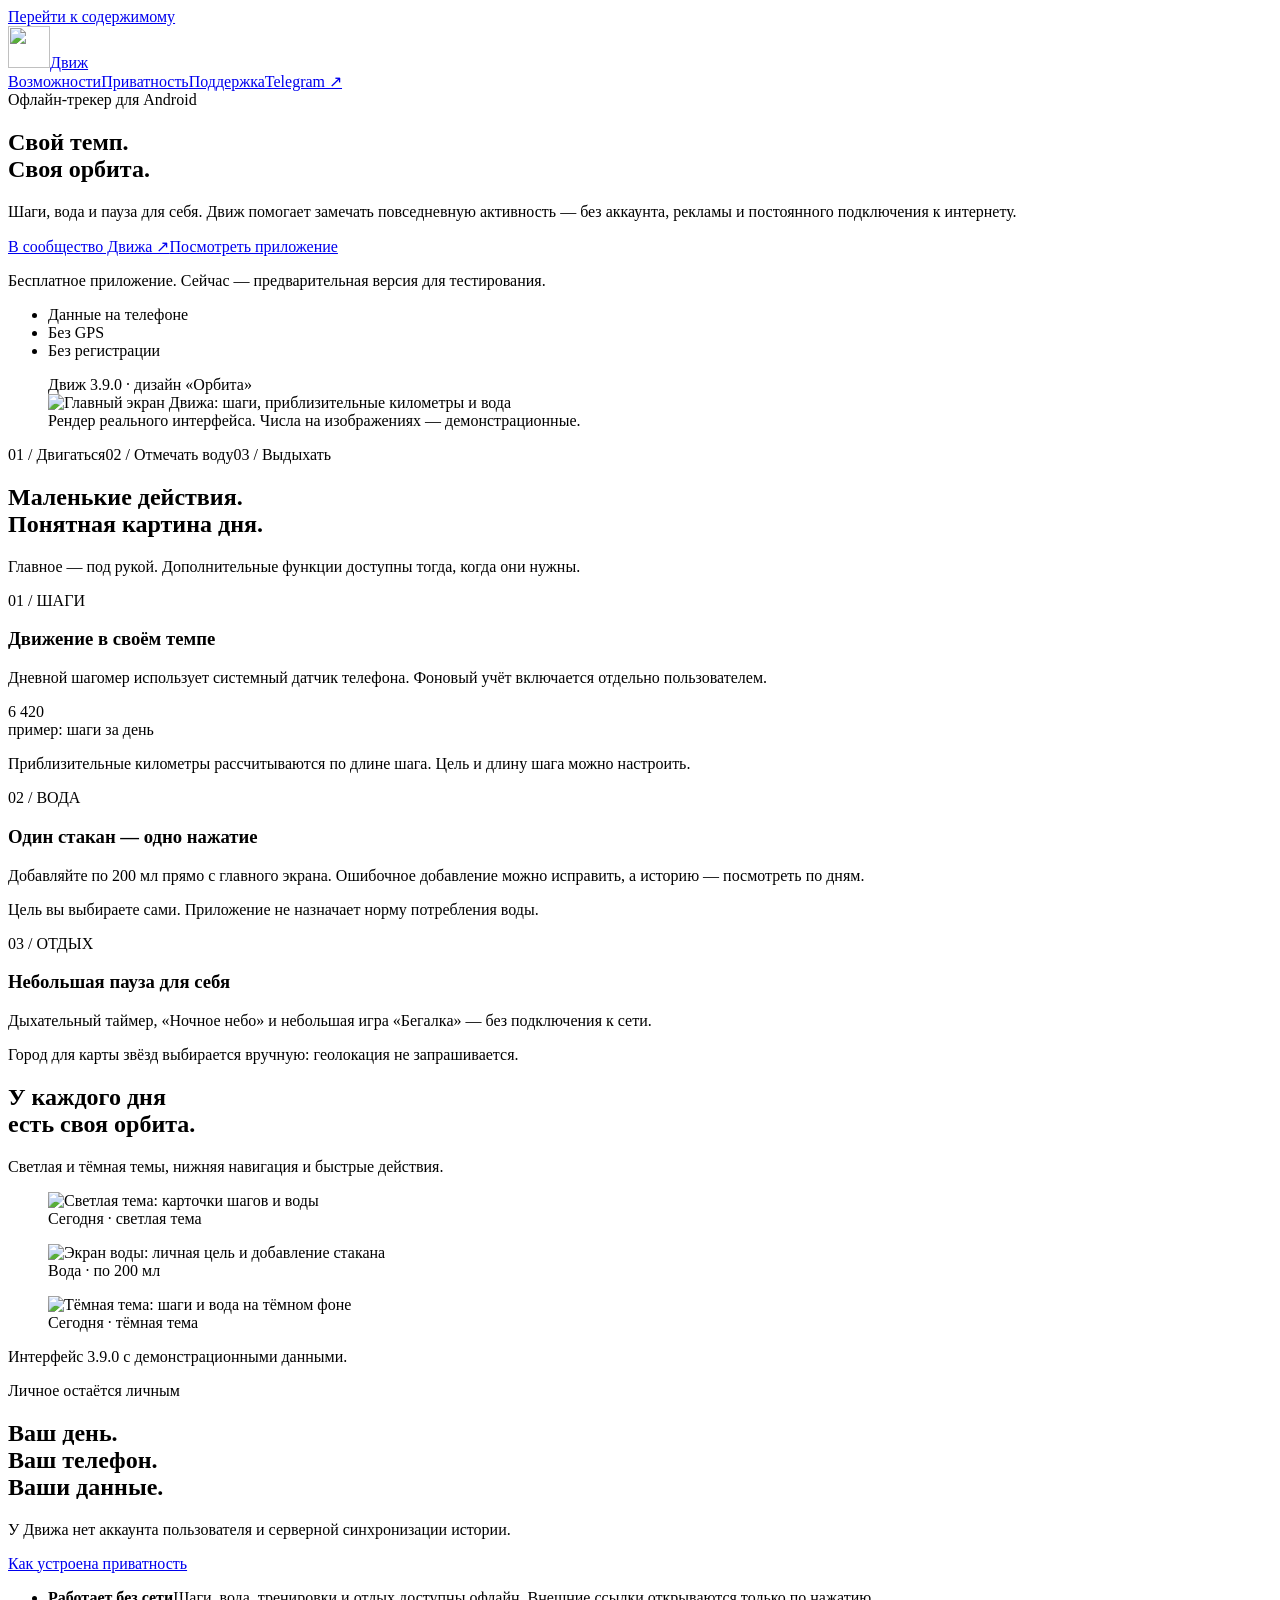
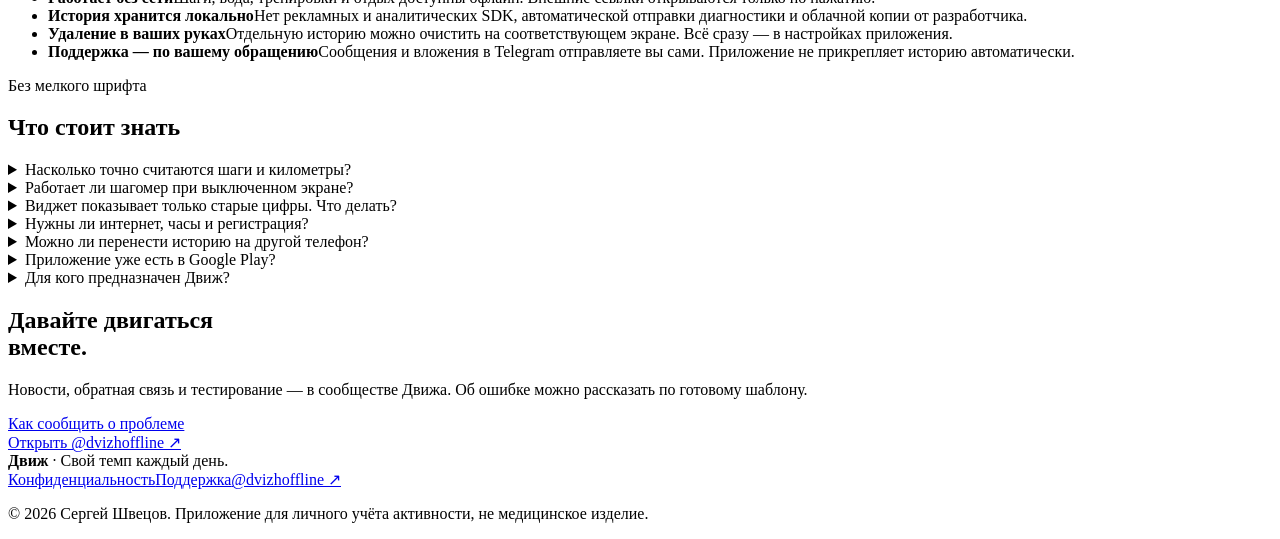
==== index.html @ 9fd2c1b9 "Add files via upload" ====
<!doctype html><html lang="ru"><head><meta charset="utf-8"><meta name="viewport" content="width=device-width,initial-scale=1"><title>Движ — шаги, вода и отдых офлайн</title><meta name="description" content="Движ — бесплатный офлайн-трекер для Android. Шаги, приблизительные километры, вода по 200 мл и отдых. История на телефоне, без рекламы и аккаунта."><meta name="theme-color" content="#682781"><meta name="referrer" content="no-referrer"><meta http-equiv="Content-Security-Policy" content="default-src 'self'; img-src 'self'; style-src 'self'; script-src 'self'; connect-src 'none'; object-src 'none'; base-uri 'none'; form-action 'none'"><link rel="icon" type="image/png" href="assets/icon.png"><link rel="stylesheet" href="assets/style.css"></head><body><a class="skip" href="#main">Перейти к содержимому</a><header class="top"><div class="wrap nav"><a class="brand" href="index.html" aria-label="Движ — главная"><img src="assets/icon.png" alt="" width="42" height="42">Движ</a><nav class="navlinks" aria-label="Основная навигация"><a href="index.html#features">Возможности</a><a href="privacy.html" >Приватность</a><a href="support.html" >Поддержка</a><a class="nav-cta" href="https://t.me/dvizhoffline" rel="noopener noreferrer">Telegram ↗</a></nav></div></header><main id="main"><div class="wrap hero"><section><span class="eyebrow">Офлайн-трекер для Android</span><h1>Свой темп.<br>Своя орбита.</h1><p class="lead">Шаги, вода и пауза для себя. Движ помогает замечать повседневную активность — без аккаунта, рекламы и постоянного подключения к интернету.</p><div class="actions"><a class="button primary" href="https://t.me/dvizhoffline" rel="noopener noreferrer">В сообщество Движа ↗</a><a class="button" href="#screens">Посмотреть приложение</a></div><p class="small">Бесплатное приложение. Сейчас — предварительная версия для тестирования.</p><ul class="tags" aria-label="Особенности"><li>Данные на телефоне</li><li>Без GPS</li><li>Без регистрации</li></ul></section><figure class="hero-visual"><span class="status-note">Движ 3.9.0 · дизайн «Орбита»</span><div class="phone"><img src="assets/home-light.png" alt="Главный экран Движа: шаги, приблизительные километры и вода" width="780" height="1688" loading="eager"></div><figcaption class="caption">Рендер реального интерфейса. Числа на изображениях — демонстрационные.</figcaption></figure></div><div class="strip"><div class="wrap"><span>01 / Двигаться</span><span>02 / Отмечать воду</span><span>03 / Выдыхать</span></div></div>
<section class="section wrap" id="features"><div class="section-head"><h2>Маленькие действия.<br>Понятная картина дня.</h2><p>Главное — под рукой. Дополнительные функции доступны тогда, когда они нужны.</p></div><div class="feature-grid"><article class="feature peach"><span class="feature-index">01 / ШАГИ</span><h3>Движение в своём темпе</h3><p>Дневной шагомер использует системный датчик телефона. Фоновый учёт включается отдельно пользователем.</p><div class="feature-metric">6 420</div><span class="metric-label">пример: шаги за день</span><div class="track" aria-hidden="true"><span></span></div><p class="small">Приблизительные километры рассчитываются по длине шага. Цель и длину шага можно настроить.</p></article><article class="feature aqua"><span class="feature-index">02 / ВОДА</span><h3>Один стакан — одно нажатие</h3><div class="glass" aria-hidden="true"></div><p>Добавляйте по 200 мл прямо с главного экрана. Ошибочное добавление можно исправить, а историю — посмотреть по дням.</p><p class="small">Цель вы выбираете сами. Приложение не назначает норму потребления воды.</p></article><article class="feature"><span class="feature-index">03 / ОТДЫХ</span><h3>Небольшая пауза для себя</h3><div class="pebble" aria-hidden="true"></div><p>Дыхательный таймер, «Ночное небо» и небольшая игра «Бегалка» — без подключения к сети.</p><p class="small">Город для карты звёзд выбирается вручную: геолокация не запрашивается.</p></article></div></section>
<section class="section gallery-section" id="screens"><div class="wrap"><div class="section-head"><h2>У каждого дня<br>есть своя орбита.</h2><p>Светлая и тёмная темы, нижняя навигация и быстрые действия.</p></div><div class="gallery"><figure><div class="phone"><img src="assets/home-light.png" alt="Светлая тема: карточки шагов и воды" width="780" height="1688" loading="lazy"></div><figcaption>Сегодня · светлая тема</figcaption></figure><figure><div class="phone"><img src="assets/water-light.png" alt="Экран воды: личная цель и добавление стакана" width="780" height="1688" loading="lazy"></div><figcaption>Вода · по 200 мл</figcaption></figure><figure><div class="phone"><img src="assets/home-dark.png" alt="Тёмная тема: шаги и вода на тёмном фоне" width="780" height="1688" loading="lazy"></div><figcaption>Сегодня · тёмная тема</figcaption></figure></div><p class="caption">Интерфейс 3.9.0 с демонстрационными данными.</p></div></section>
<section class="section wrap privacy-band"><div><span class="eyebrow">Личное остаётся личным</span><h2>Ваш день.<br>Ваш телефон.<br>Ваши данные.</h2><p class="lead">У Движа нет аккаунта пользователя и серверной синхронизации истории.</p><a class="button" href="privacy.html">Как устроена приватность</a></div><ul><li><strong>Работает без сети</strong><span>Шаги, вода, тренировки и отдых доступны офлайн. Внешние ссылки открываются только по нажатию.</span></li><li><strong>История хранится локально</strong><span>Нет рекламных и аналитических SDK, автоматической отправки диагностики и облачной копии от разработчика.</span></li><li><strong>Удаление в ваших руках</strong><span>Отдельную историю можно очистить на соответствующем экране. Всё сразу — в настройках приложения.</span></li><li><strong>Поддержка — по вашему обращению</strong><span>Сообщения и вложения в Telegram отправляете вы сами. Приложение не прикрепляет историю автоматически.</span></li></ul></section>
<section class="section wrap faq" id="faq"><span class="eyebrow">Без мелкого шрифта</span><h2>Что стоит знать</h2><details><summary>Насколько точно считаются шаги и километры?</summary><p>Точность шагов зависит от датчика, положения телефона и прошивки. Мы не заявляем измеренный процент точности для всех устройств. Километры — приблизительная оценка: шаги × длина шага. По умолчанию — 70 см, значение можно изменить в настройках.</p></details><details><summary>Работает ли шагомер при выключенном экране?</summary><p>Дневной режим рассчитан на фоновую работу после включения пользователем. Android и настройки производителя могут останавливать службу или задерживать показания. После перезагрузки телефона откройте приложение и возобновите подсчёт.</p></details><details><summary>Виджет показывает только старые цифры. Что делать?</summary><p>В версии 3.8.2 исправлена потеря отложенного обновления; исправление сохранено в 3.9.0. Доставка показаний и обновление рабочего стола всё равно могут задерживаться. Если цифры меняются лишь после нажатия, пришлите модель телефона, версию Android и приложения через страницу поддержки.</p></details><details><summary>Нужны ли интернет, часы и регистрация?</summary><p>Для основных функций — нет. Дневному шагомеру нужен системный счётчик шагов телефона и разрешение на распознавание активности. Telegram, браузер и сам сайт используют интернет отдельно от офлайн-трекера.</p></details><details><summary>Можно ли перенести историю на другой телефон?</summary><p>Экспорт и перенос истории пока не реализованы. Удаление приложения или очистка его данных может привести к потере записей. Предварительная и будущая магазинная версии с разными именами пакета имеют отдельные хранилища.</p></details><details><summary>Приложение уже есть в Google Play?</summary><p>Магазинная версия пока не опубликована. Здесь показана предварительная сборка 3.9.0. Новости о тестировании и доступных сборках публикуются в сообществе Движа.</p></details><details><summary>Для кого предназначен Движ?</summary><p>Текущая предварительная версия предназначена для совершеннолетних пользователей для личного учёта активности. Это не медицинское изделие: приложение не диагностирует и не лечит заболевания.</p></details></section>
<section class="wrap community"><div><h2>Давайте двигаться<br>вместе.</h2><p>Новости, обратная связь и тестирование — в сообществе Движа. Об ошибке можно рассказать по готовому шаблону.</p><a href="support.html" class="community-link">Как сообщить о проблеме</a></div><a class="button" href="https://t.me/dvizhoffline" rel="noopener noreferrer">Открыть @dvizhoffline ↗</a></section></main><footer class="footer"><div class="wrap"><div class="footer-row"><span><strong>Движ</strong> · Свой темп каждый день.</span><nav class="footer-links" aria-label="Дополнительная навигация"><a href="privacy.html">Конфиденциальность</a><a href="support.html">Поддержка</a><a href="https://t.me/dvizhoffline" rel="noopener noreferrer">@dvizhoffline ↗</a></nav></div><p class="small">© 2026 Сергей Швецов. Приложение для личного учёта активности, не медицинское изделие.</p></div></footer></body></html>
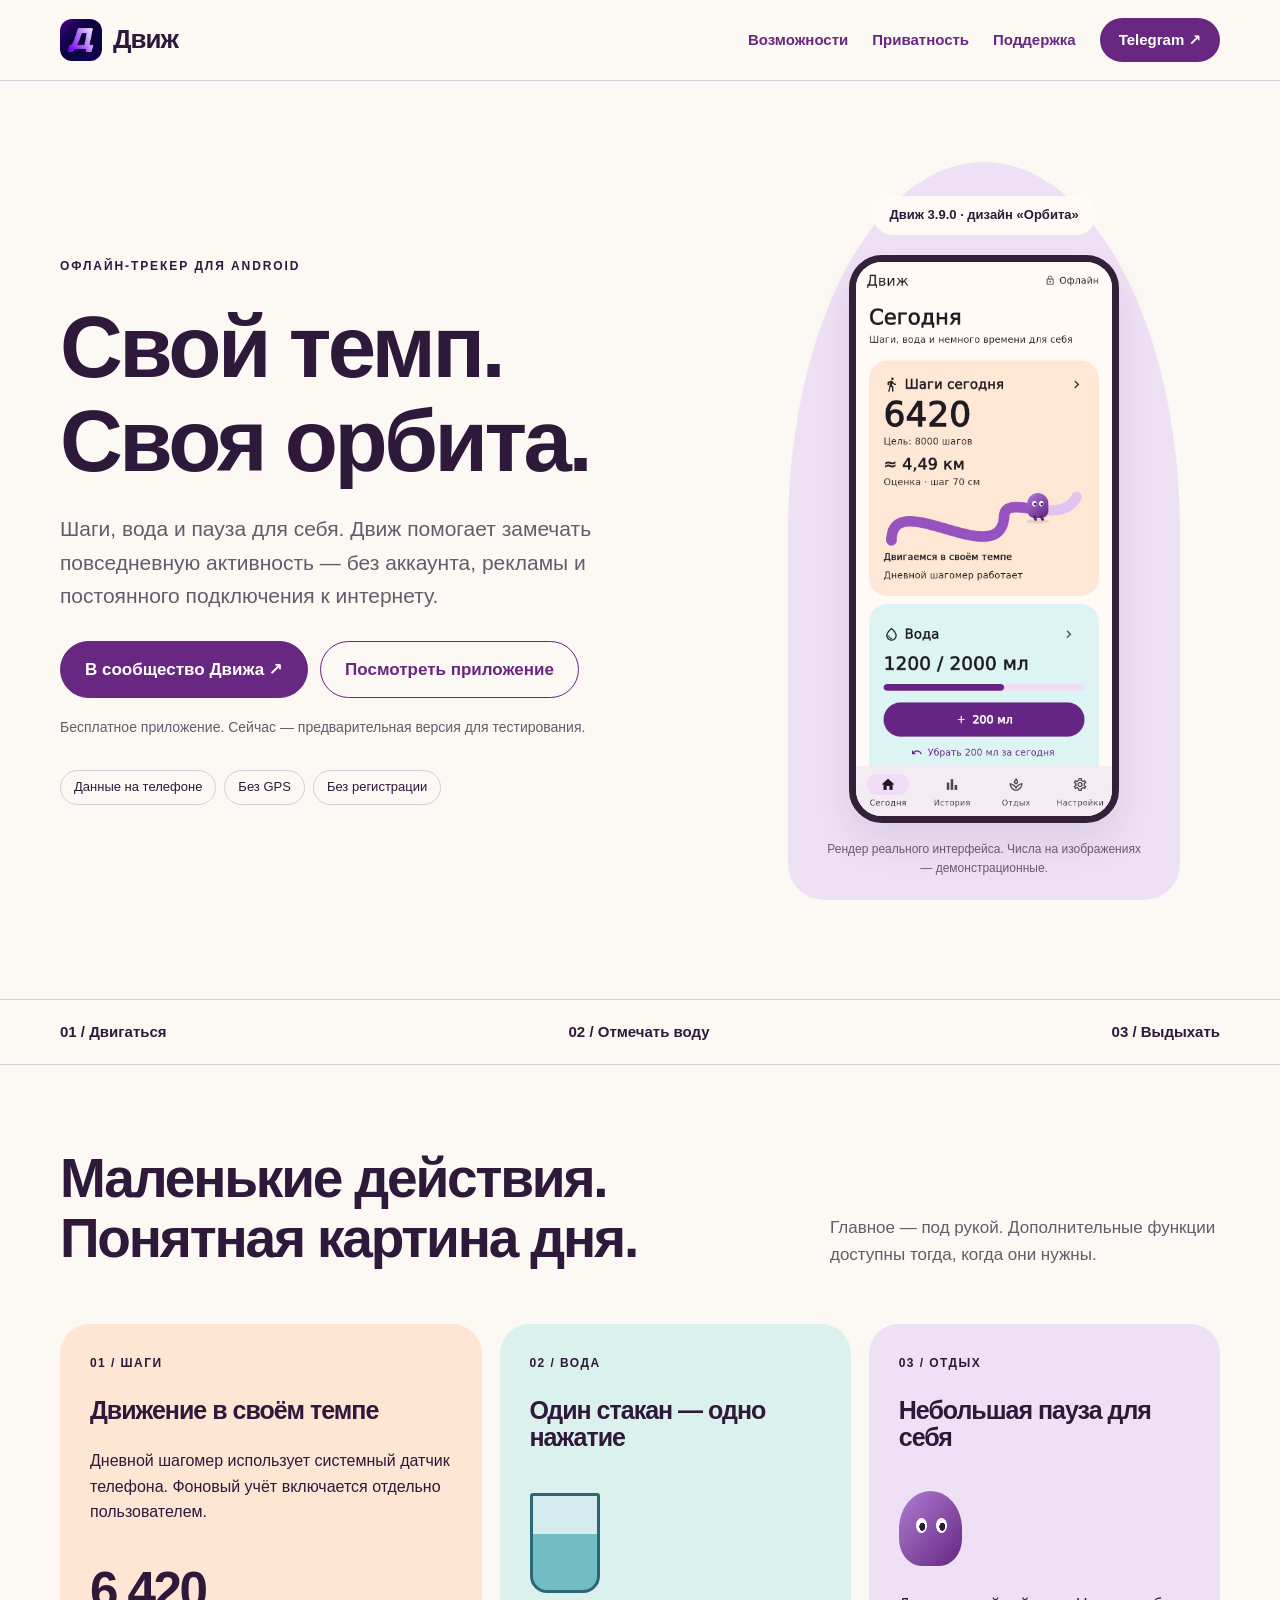
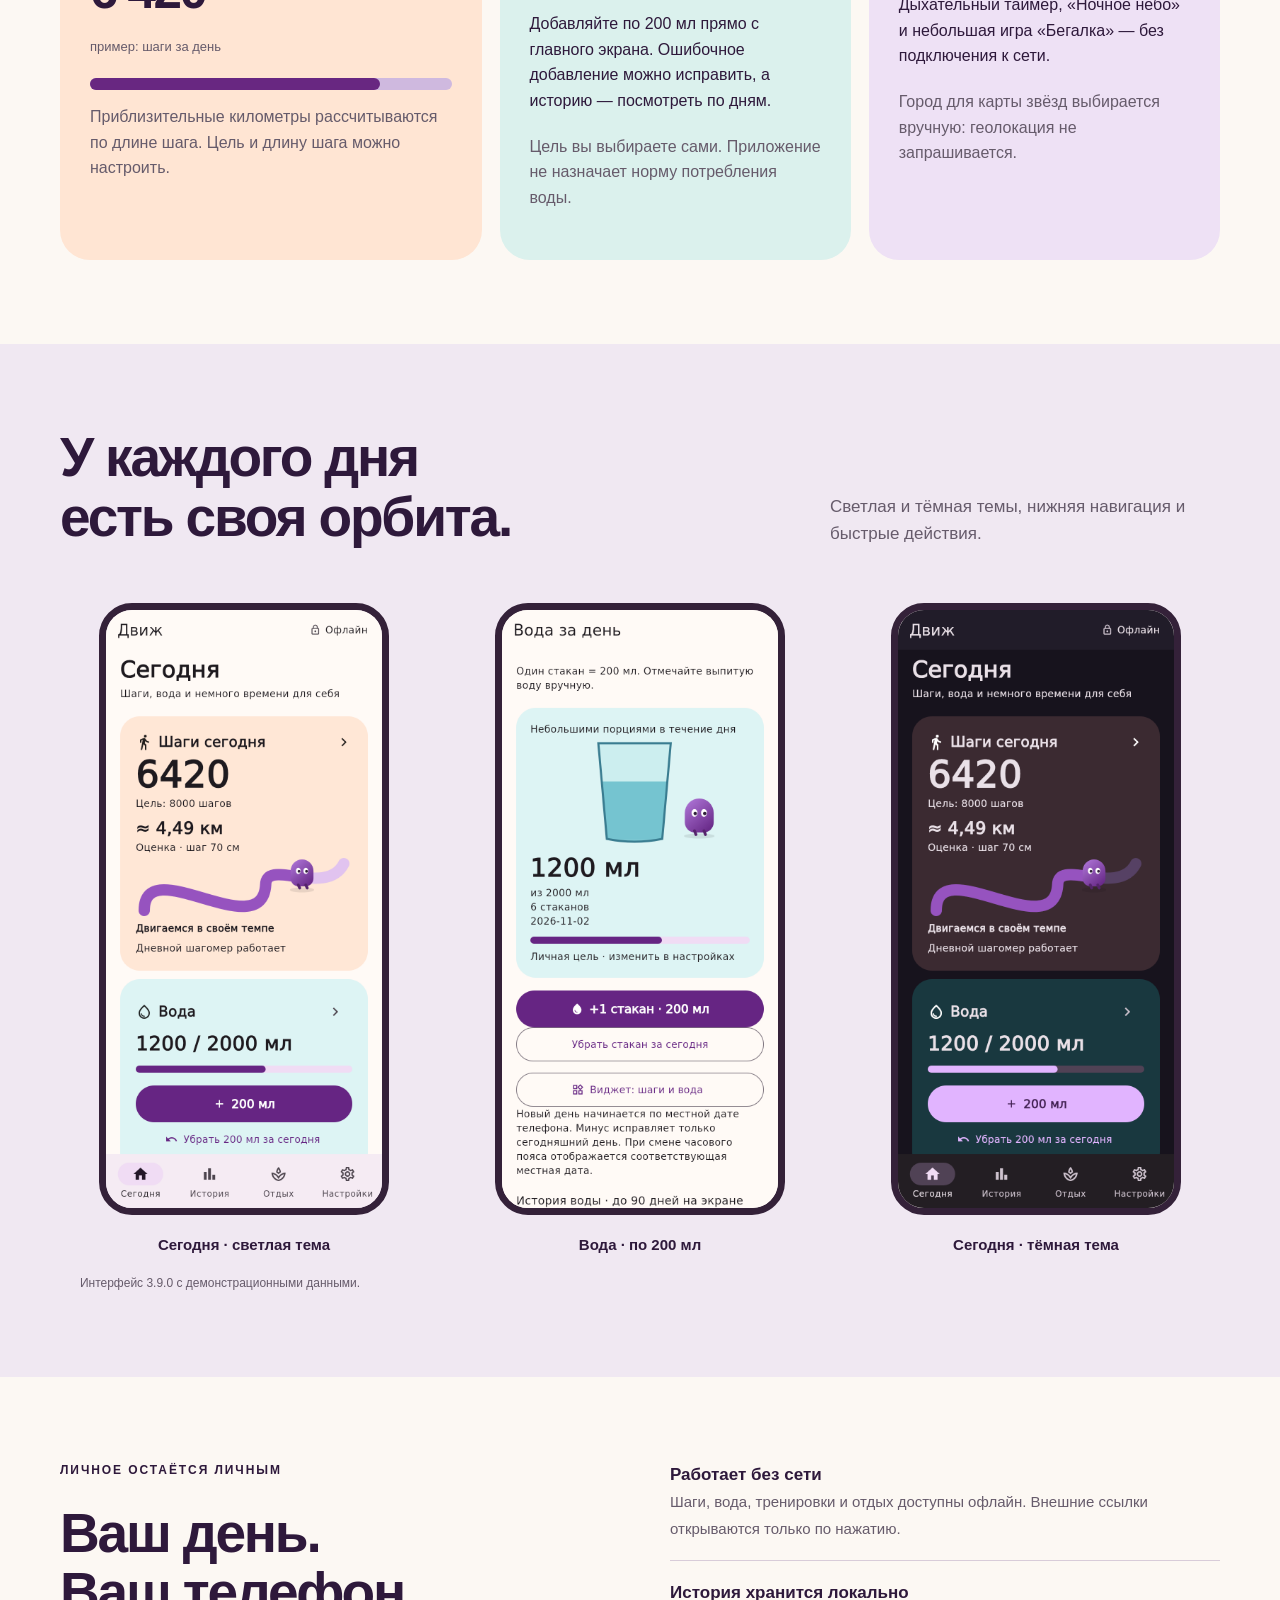
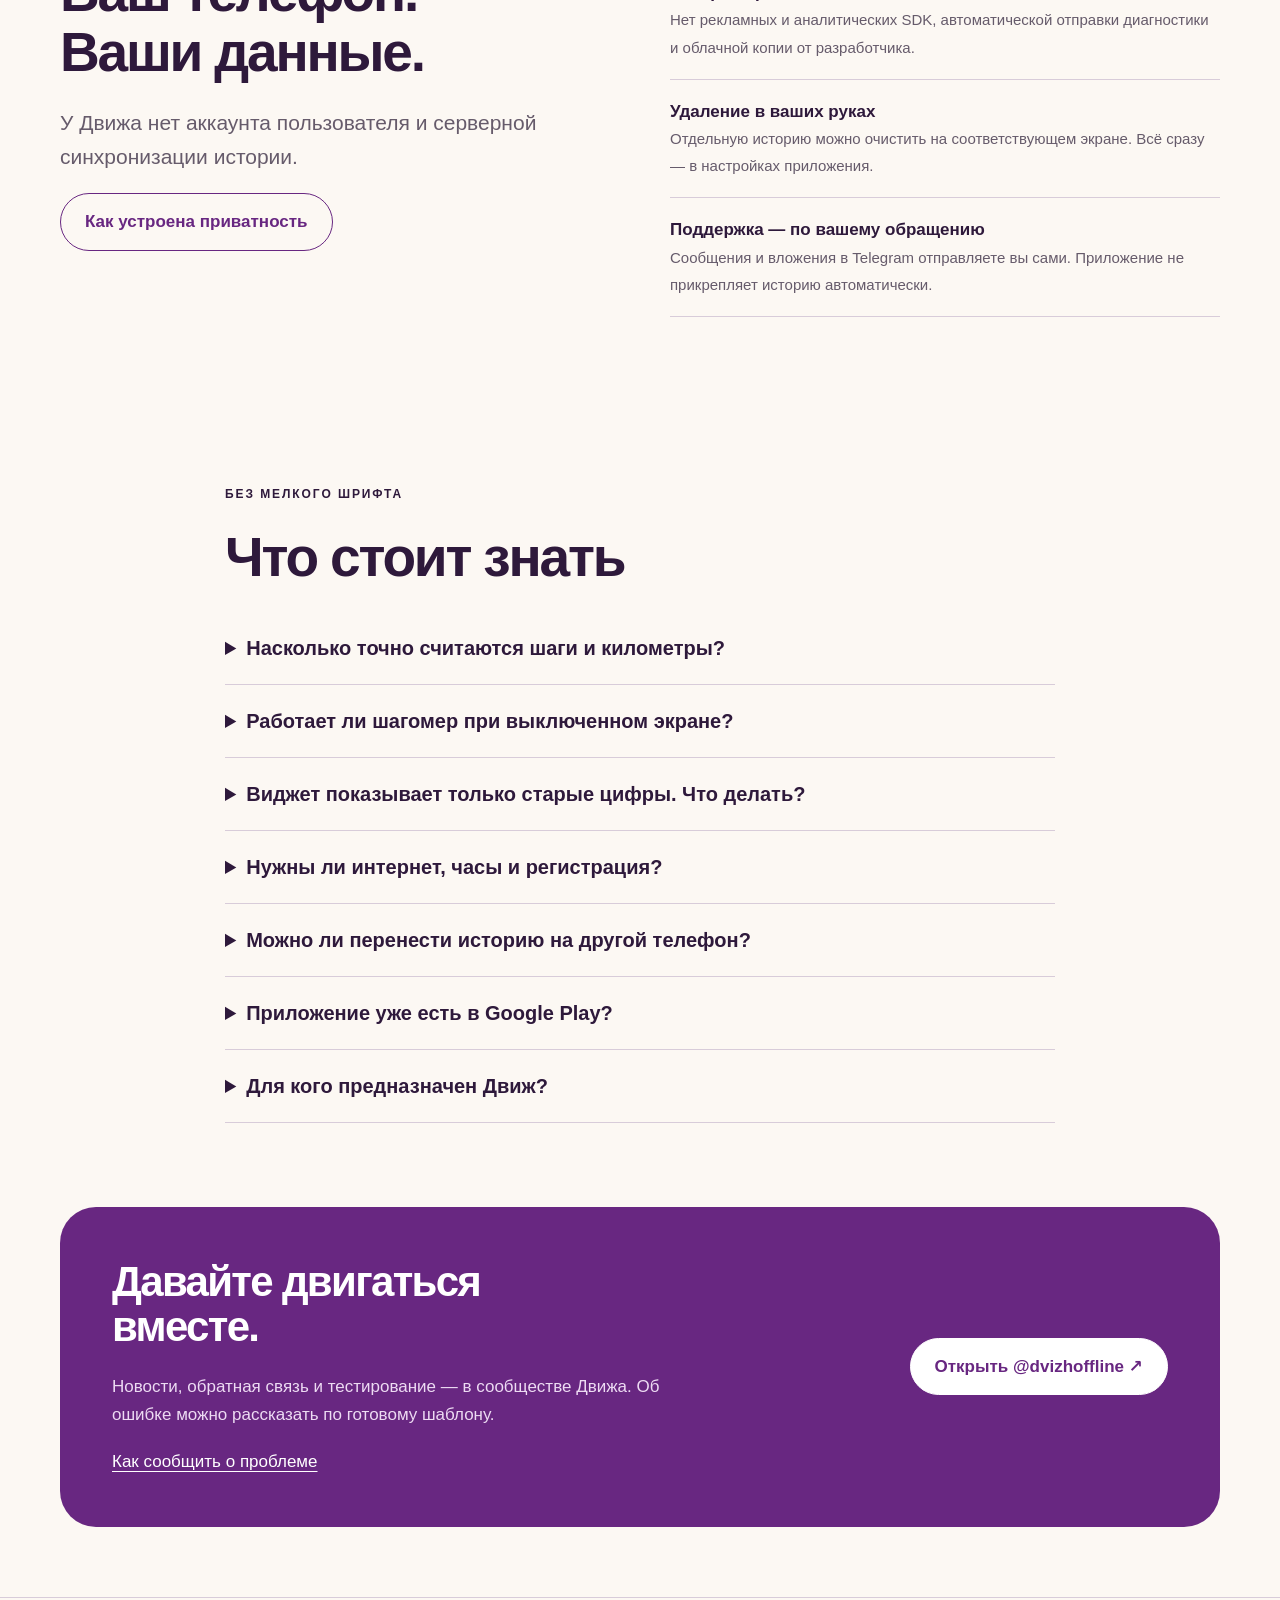
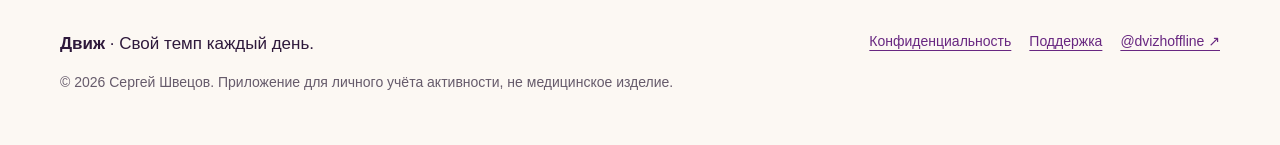
==== commit b52d8312: "fix: website and diagnostics" ====
--- a/index.html
+++ b/index.html
@@ -1,4 +1,4 @@
-<!doctype html><html lang="ru"><head><meta charset="utf-8"><meta name="viewport" content="width=device-width,initial-scale=1"><title>Движ — шаги, вода и отдых офлайн</title><meta name="description" content="Движ — бесплатный офлайн-трекер для Android. Шаги, приблизительные километры, вода по 200 мл и отдых. История на телефоне, без рекламы и аккаунта."><meta name="theme-color" content="#682781"><meta name="referrer" content="no-referrer"><meta http-equiv="Content-Security-Policy" content="default-src 'self'; img-src 'self'; style-src 'self'; script-src 'self'; connect-src 'none'; object-src 'none'; base-uri 'none'; form-action 'none'"><link rel="icon" type="image/png" href="assets/icon.png"><link rel="stylesheet" href="assets/style.css"></head><body><a class="skip" href="#main">Перейти к содержимому</a><header class="top"><div class="wrap nav"><a class="brand" href="index.html" aria-label="Движ — главная"><img src="assets/icon.png" alt="" width="42" height="42">Движ</a><nav class="navlinks" aria-label="Основная навигация"><a href="index.html#features">Возможности</a><a href="privacy.html" >Приватность</a><a href="support.html" >Поддержка</a><a class="nav-cta" href="https://t.me/dvizhoffline" rel="noopener noreferrer">Telegram ↗</a></nav></div></header><main id="main"><div class="wrap hero"><section><span class="eyebrow">Офлайн-трекер для Android</span><h1>Свой темп.<br>Своя орбита.</h1><p class="lead">Шаги, вода и пауза для себя. Движ помогает замечать повседневную активность — без аккаунта, рекламы и постоянного подключения к интернету.</p><div class="actions"><a class="button primary" href="https://t.me/dvizhoffline" rel="noopener noreferrer">В сообщество Движа ↗</a><a class="button" href="#screens">Посмотреть приложение</a></div><p class="small">Бесплатное приложение. Сейчас — предварительная версия для тестирования.</p><ul class="tags" aria-label="Особенности"><li>Данные на телефоне</li><li>Без GPS</li><li>Без регистрации</li></ul></section><figure class="hero-visual"><span class="status-note">Движ 3.9.0 · дизайн «Орбита»</span><div class="phone"><img src="assets/home-light.png" alt="Главный экран Движа: шаги, приблизительные километры и вода" width="780" height="1688" loading="eager"></div><figcaption class="caption">Рендер реального интерфейса. Числа на изображениях — демонстрационные.</figcaption></figure></div><div class="strip"><div class="wrap"><span>01 / Двигаться</span><span>02 / Отмечать воду</span><span>03 / Выдыхать</span></div></div>
+<!doctype html><html lang="ru"><head><meta charset="utf-8"><meta name="viewport" content="width=device-width,initial-scale=1"><title>Движ — шаги, вода и отдых офлайн</title><meta name="description" content="Движ — бесплатный офлайн-трекер для Android. Шаги, приблизительные километры, вода по 200 мл и отдых. История на телефоне, без рекламы и аккаунта."><meta name="theme-color" content="#682781"><meta name="referrer" content="no-referrer"><meta http-equiv="Content-Security-Policy" content="default-src 'self'; img-src 'self'; style-src 'self'; script-src 'self'; connect-src 'none'; object-src 'none'; base-uri 'none'; form-action 'none'"><script src="assets/diagnostics.js"></script><link rel="icon" type="image/png" href="assets/icon.png"><link rel="stylesheet" href="assets/style.css"></head><body><a class="skip" href="#main">Перейти к содержимому</a><header class="top"><div class="wrap nav"><a class="brand" href="index.html" aria-label="Движ — главная"><img src="assets/icon.png" alt="" width="42" height="42">Движ</a><nav class="navlinks" aria-label="Основная навигация"><a href="index.html#features">Возможности</a><a href="privacy.html" >Приватность</a><a href="support.html" >Поддержка</a><a class="nav-cta" href="https://t.me/dvizhoffline" rel="noopener noreferrer">Telegram ↗</a></nav></div></header><main id="main"><div class="wrap hero"><section><span class="eyebrow">Офлайн-трекер для Android</span><h1>Свой темп.<br>Своя орбита.</h1><p class="lead">Шаги, вода и пауза для себя. Движ помогает замечать повседневную активность — без аккаунта, рекламы и постоянного подключения к интернету.</p><div class="actions"><a class="button primary" href="https://t.me/dvizhoffline" rel="noopener noreferrer">В сообщество Движа ↗</a><a class="button" href="#screens">Посмотреть приложение</a></div><p class="small">Бесплатное приложение. Сейчас — предварительная версия для тестирования.</p><ul class="tags" aria-label="Особенности"><li>Данные на телефоне</li><li>Без GPS</li><li>Без регистрации</li></ul></section><figure class="hero-visual"><span class="status-note">Движ 3.9.0 · дизайн «Орбита»</span><div class="phone"><img src="assets/home-light.png" alt="Главный экран Движа: шаги, приблизительные километры и вода" width="780" height="1688" loading="eager"></div><figcaption class="caption">Рендер реального интерфейса. Числа на изображениях — демонстрационные.</figcaption></figure></div><div class="strip"><div class="wrap"><span>01 / Двигаться</span><span>02 / Отмечать воду</span><span>03 / Выдыхать</span></div></div>
 <section class="section wrap" id="features"><div class="section-head"><h2>Маленькие действия.<br>Понятная картина дня.</h2><p>Главное — под рукой. Дополнительные функции доступны тогда, когда они нужны.</p></div><div class="feature-grid"><article class="feature peach"><span class="feature-index">01 / ШАГИ</span><h3>Движение в своём темпе</h3><p>Дневной шагомер использует системный датчик телефона. Фоновый учёт включается отдельно пользователем.</p><div class="feature-metric">6 420</div><span class="metric-label">пример: шаги за день</span><div class="track" aria-hidden="true"><span></span></div><p class="small">Приблизительные километры рассчитываются по длине шага. Цель и длину шага можно настроить.</p></article><article class="feature aqua"><span class="feature-index">02 / ВОДА</span><h3>Один стакан — одно нажатие</h3><div class="glass" aria-hidden="true"></div><p>Добавляйте по 200 мл прямо с главного экрана. Ошибочное добавление можно исправить, а историю — посмотреть по дням.</p><p class="small">Цель вы выбираете сами. Приложение не назначает норму потребления воды.</p></article><article class="feature"><span class="feature-index">03 / ОТДЫХ</span><h3>Небольшая пауза для себя</h3><div class="pebble" aria-hidden="true"></div><p>Дыхательный таймер, «Ночное небо» и небольшая игра «Бегалка» — без подключения к сети.</p><p class="small">Город для карты звёзд выбирается вручную: геолокация не запрашивается.</p></article></div></section>
 <section class="section gallery-section" id="screens"><div class="wrap"><div class="section-head"><h2>У каждого дня<br>есть своя орбита.</h2><p>Светлая и тёмная темы, нижняя навигация и быстрые действия.</p></div><div class="gallery"><figure><div class="phone"><img src="assets/home-light.png" alt="Светлая тема: карточки шагов и воды" width="780" height="1688" loading="lazy"></div><figcaption>Сегодня · светлая тема</figcaption></figure><figure><div class="phone"><img src="assets/water-light.png" alt="Экран воды: личная цель и добавление стакана" width="780" height="1688" loading="lazy"></div><figcaption>Вода · по 200 мл</figcaption></figure><figure><div class="phone"><img src="assets/home-dark.png" alt="Тёмная тема: шаги и вода на тёмном фоне" width="780" height="1688" loading="lazy"></div><figcaption>Сегодня · тёмная тема</figcaption></figure></div><p class="caption">Интерфейс 3.9.0 с демонстрационными данными.</p></div></section>
 <section class="section wrap privacy-band"><div><span class="eyebrow">Личное остаётся личным</span><h2>Ваш день.<br>Ваш телефон.<br>Ваши данные.</h2><p class="lead">У Движа нет аккаунта пользователя и серверной синхронизации истории.</p><a class="button" href="privacy.html">Как устроена приватность</a></div><ul><li><strong>Работает без сети</strong><span>Шаги, вода, тренировки и отдых доступны офлайн. Внешние ссылки открываются только по нажатию.</span></li><li><strong>История хранится локально</strong><span>Нет рекламных и аналитических SDK, автоматической отправки диагностики и облачной копии от разработчика.</span></li><li><strong>Удаление в ваших руках</strong><span>Отдельную историю можно очистить на соответствующем экране. Всё сразу — в настройках приложения.</span></li><li><strong>Поддержка — по вашему обращению</strong><span>Сообщения и вложения в Telegram отправляете вы сами. Приложение не прикрепляет историю автоматически.</span></li></ul></section>
--- a/assets/style.css
+++ b/assets/style.css
@@ -0,0 +1,12 @@
+:root{--ink:#2e193b;--muted:#665b6b;--paper:#fcf8f3;--purple:#682781;--lavender:#eee1f5;--peach:#ffe5d3;--aqua:#dbf1ed;--line:#d8ccd9;--radius:30px;font-family:Inter,Arial,system-ui,sans-serif;color:var(--ink);background:var(--paper);font-synthesis:none}*{box-sizing:border-box}html{scroll-behavior:smooth;scroll-padding-top:110px}body{margin:0;font-size:17px;line-height:1.6}img{max-width:100%;height:auto;display:block}a{color:var(--purple);text-underline-offset:4px}button,a{-webkit-tap-highlight-color:transparent}button{font:inherit}a:focus-visible,button:focus-visible,summary:focus-visible{outline:3px solid #155d71;outline-offset:5px}a:hover{text-decoration-thickness:2px}p{margin:0 0 20px}h1,h2,h3{line-height:1.08;letter-spacing:-.04em;margin:0 0 24px}h1{font-size:clamp(44px,6.8vw,88px);font-weight:800}h2{font-size:clamp(32px,4.3vw,56px)}h3{font-size:25px}.wrap{width:min(1160px,calc(100% - 48px));margin:auto}.skip{position:absolute;top:-90px;left:20px;background:white;z-index:9;padding:14px}.skip:focus{top:12px}.top{border-bottom:1px solid var(--line);background:var(--paper)}.nav{display:flex;align-items:center;justify-content:space-between;gap:24px;padding:18px 0}.brand{display:flex;align-items:center;gap:11px;text-decoration:none;color:var(--ink);font-size:26px;font-weight:800;letter-spacing:-1px}.brand img{width:42px;height:42px;border-radius:12px}.navlinks{display:flex;flex-wrap:wrap;align-items:center;gap:8px 24px}.navlinks a{font-size:15px;font-weight:600;text-decoration:none;padding:9px 0}.navlinks a[aria-current=page]{text-decoration:underline}.navlinks .nav-cta{background:var(--purple);color:#fff;padding:10px 19px;border-radius:30px}.hero{display:grid;grid-template-columns:1.15fr .85fr;gap:50px;align-items:center;padding:64px 0 82px}.eyebrow{text-transform:uppercase;font-size:12px;letter-spacing:.16em;font-weight:800;margin-bottom:24px;display:block}.lead{font-size:21px;max-width:560px;color:var(--muted);line-height:1.6}.actions{display:flex;flex-wrap:wrap;gap:12px;margin:28px 0 18px}.button{border:1px solid var(--purple);border-radius:32px;padding:14px 24px;min-height:50px;display:inline-flex;justify-content:center;align-items:center;text-decoration:none;font-weight:700;background:transparent;color:var(--purple);text-align:center}.button.primary{background:var(--purple);color:white}.button:hover{filter:brightness(.94)}.small{font-size:14px;color:var(--muted)}.tags{display:flex;flex-wrap:wrap;gap:8px;margin:32px 0 0;padding:0;list-style:none}.tags li{border:1px solid var(--line);padding:6px 13px;border-radius:40px;font-size:13px}.hero-visual{background:var(--lavender);border-radius:50% 50% 36px 36px;padding:34px 28px 22px;position:relative;display:flex;align-items:center;flex-direction:column}.phone{border:7px solid #342139;border-radius:33px;overflow:hidden;background:var(--paper);box-shadow:0 22px 40px #40214a18;width:270px;max-width:100%}.phone img{width:100%}.caption{font-size:12px;text-align:center;color:var(--muted);margin:17px 0 0;max-width:320px}.status-note{padding:9px 17px;background:#fffaf5;border-radius:24px;font-size:13px;font-weight:700;margin-bottom:20px}.strip{border-top:1px solid var(--line);border-bottom:1px solid var(--line);padding:20px 0}.strip .wrap{display:flex;justify-content:space-between;gap:16px;flex-wrap:wrap}.strip span{font-size:15px;font-weight:700}.section{padding:84px 0}.section-head{display:flex;justify-content:space-between;align-items:flex-end;gap:30px;margin-bottom:32px}.section-head p{max-width:390px;color:var(--muted);margin-bottom:24px}.feature-grid{display:grid;grid-template-columns:1.2fr 1fr 1fr;gap:18px}.feature{border-radius:var(--radius);padding:30px;background:var(--lavender);display:flex;flex-direction:column;min-width:0}.feature p{font-size:16px}.feature.peach{background:var(--peach)}.feature.aqua{background:var(--aqua)}.feature-index{font-size:12px;font-weight:700;letter-spacing:.12em;margin-bottom:24px}.feature-metric{font-size:clamp(36px,4vw,58px);letter-spacing:-.05em;line-height:1.1;font-weight:800;margin:18px 0}.metric-label{font-size:13px;color:var(--muted)}.track{height:12px;border-radius:20px;background:#cfb9df;margin:20px 0 14px}.track span{display:block;width:80.25%;height:100%;border-radius:20px;background:var(--purple)}.glass{width:70px;height:100px;margin:18px 0;border:3px solid #2c6774;border-radius:3px 3px 17px 17px;background:linear-gradient(to top,#72bcc6 60%,#d5ebed 60%)}.pebble{width:63px;height:75px;background:linear-gradient(130deg,#b17dd2,#642681);border-radius:54% 54% 39% 39%;position:relative;margin:16px 0 26px}.pebble:before,.pebble:after{content:'';position:absolute;top:27px;width:11px;height:15px;background:radial-gradient(ellipse at 57% 58%,#2d193b 0 31%,white 35%);border-radius:50%}.pebble:before{left:17px}.pebble:after{right:15px}.gallery-section{background:#f0e8f2}.gallery{display:grid;grid-template-columns:repeat(3,1fr);gap:28px;align-items:start}.gallery figure{margin:0}.gallery .phone{width:100%;max-width:290px;margin:auto;box-shadow:none}.gallery figcaption{margin-top:18px;text-align:center;font-size:15px;font-weight:700}.privacy-band{display:grid;grid-template-columns:1fr 1fr;gap:60px;align-items:start}.privacy-band ul{padding:0;list-style:none;margin:0}.privacy-band li{padding:18px 0;border-bottom:1px solid var(--line)}.privacy-band li:first-child{padding-top:0}.privacy-band strong{display:block}.privacy-band li span{font-size:15px;color:var(--muted)}.faq{max-width:830px}.faq details{padding:21px 0;border-bottom:1px solid var(--line)}summary{font-size:20px;font-weight:700;cursor:pointer;line-height:1.5}.faq details p{color:var(--muted);margin:16px 0 0}.community{background:var(--purple);color:#fff;padding:52px;border-radius:36px;display:flex;align-items:center;justify-content:space-between;gap:35px}.community p{color:#eddbf3;max-width:560px}.community .button{background:#fff;color:var(--purple);border-color:white;flex-shrink:0}.community h2{font-size:42px}.footer{border-top:1px solid var(--line);padding:32px 0;margin-top:70px}.footer-row{display:flex;justify-content:space-between;gap:20px;flex-wrap:wrap}.footer-links{display:flex;flex-wrap:wrap;gap:18px;font-size:14px}.footer .small{margin-top:14px}.doc{max-width:830px;padding:58px 0 40px}.doc h1{font-size:clamp(38px,6vw,62px)}.doc h2{font-size:28px;margin-top:42px;line-height:1.25;letter-spacing:-.025em}.doc h3{font-size:21px;margin-top:28px;line-height:1.35}.doc li{margin-bottom:10px}.doc .intro{font-size:21px;color:var(--muted)}.doc table{border-collapse:collapse;width:100%;margin:24px 0;font-size:15px;table-layout:fixed}.doc th,.doc td{border-bottom:1px solid var(--line);text-align:left;vertical-align:top;padding:13px 10px;overflow-wrap:anywhere}.doc th{background:var(--lavender)}.doc th:first-child{width:36%}.notice{border-left:4px solid var(--purple);padding:18px 22px;background:var(--lavender);margin:24px 0;border-radius:0 16px 16px 0}.notice p:last-child{margin-bottom:0}.support-template{white-space:pre-wrap;overflow-wrap:anywhere;padding:24px;background:var(--lavender);border-radius:22px;font-family:inherit;font-size:16px}.copy-status{min-height:26px;font-size:14px}.doc a{overflow-wrap:anywhere}.section,.doc{scroll-margin-top:20px}::selection{background:#dfc2f1}@media(max-width:850px){.hero{gap:28px;grid-template-columns:1fr 1fr;padding-top:44px}.hero h1{font-size:56px}.feature-grid{grid-template-columns:1fr}.feature{min-height:0}.feature .feature-metric{font-size:50px}.privacy-band{gap:30px}.gallery{gap:14px}.phone{border-width:5px;border-radius:27px}.section{padding:60px 0}.community{padding:32px;align-items:start;flex-direction:column}}@media(max-width:600px){.wrap{width:calc(100% - 32px)}.nav{align-items:flex-start;gap:15px;flex-direction:column;padding:15px 0}.navlinks{width:100%;gap:8px 18px;justify-content:flex-start}.navlinks a{font-size:14px}.hero{grid-template-columns:1fr;padding:38px 0 45px;gap:36px}.hero h1{font-size:58px}.lead{font-size:19px}.hero-visual{max-width:380px;margin:auto;width:100%;padding-top:25px}.hero-visual .phone{width:240px}.section-head,.privacy-band{display:block}.section-head p{max-width:none}.gallery{grid-template-columns:1fr;gap:40px}.gallery .phone{max-width:270px}.privacy-band ul{margin-top:30px}.community{padding:28px}.community h2{font-size:36px}.doc{padding-top:35px}.doc h1{font-size:42px}.doc h2{font-size:26px}.button{width:100%}.actions{flex-direction:column}.footer{margin-top:44px}.doc table{font-size:14px}.doc th,.doc td{padding:10px 7px}.strip .wrap{gap:9px}.strip span{font-size:14px}}@media(prefers-reduced-motion:reduce){html{scroll-behavior:auto}}@media print{.top,.footer,.actions,.skip{display:none}.wrap{width:100%}.doc{max-width:none}.doc a{color:inherit}.doc h2{break-after:avoid}.notice{border:1px solid #777}.phone{box-shadow:none}}
+
+.community-link{color:inherit}
+
+.doc h1{overflow-wrap:anywhere}
+
+/* Local diagnostics: independent from the Android step counter. */
+.diagnostics-box{margin:38px 0 44px;padding:24px 28px;border:1px solid var(--line);background:#f6eef8;border-radius:26px}
+.diagnostics-box h2{margin-top:0}
+.diagnostics-actions{display:flex;flex-wrap:wrap;gap:12px;margin:16px 0}
+.diagnostics-box .small{margin:14px 0 0}
+@media(max-width:600px){.diagnostics-box{padding:22px 18px}.diagnostics-actions .button{width:100%}}
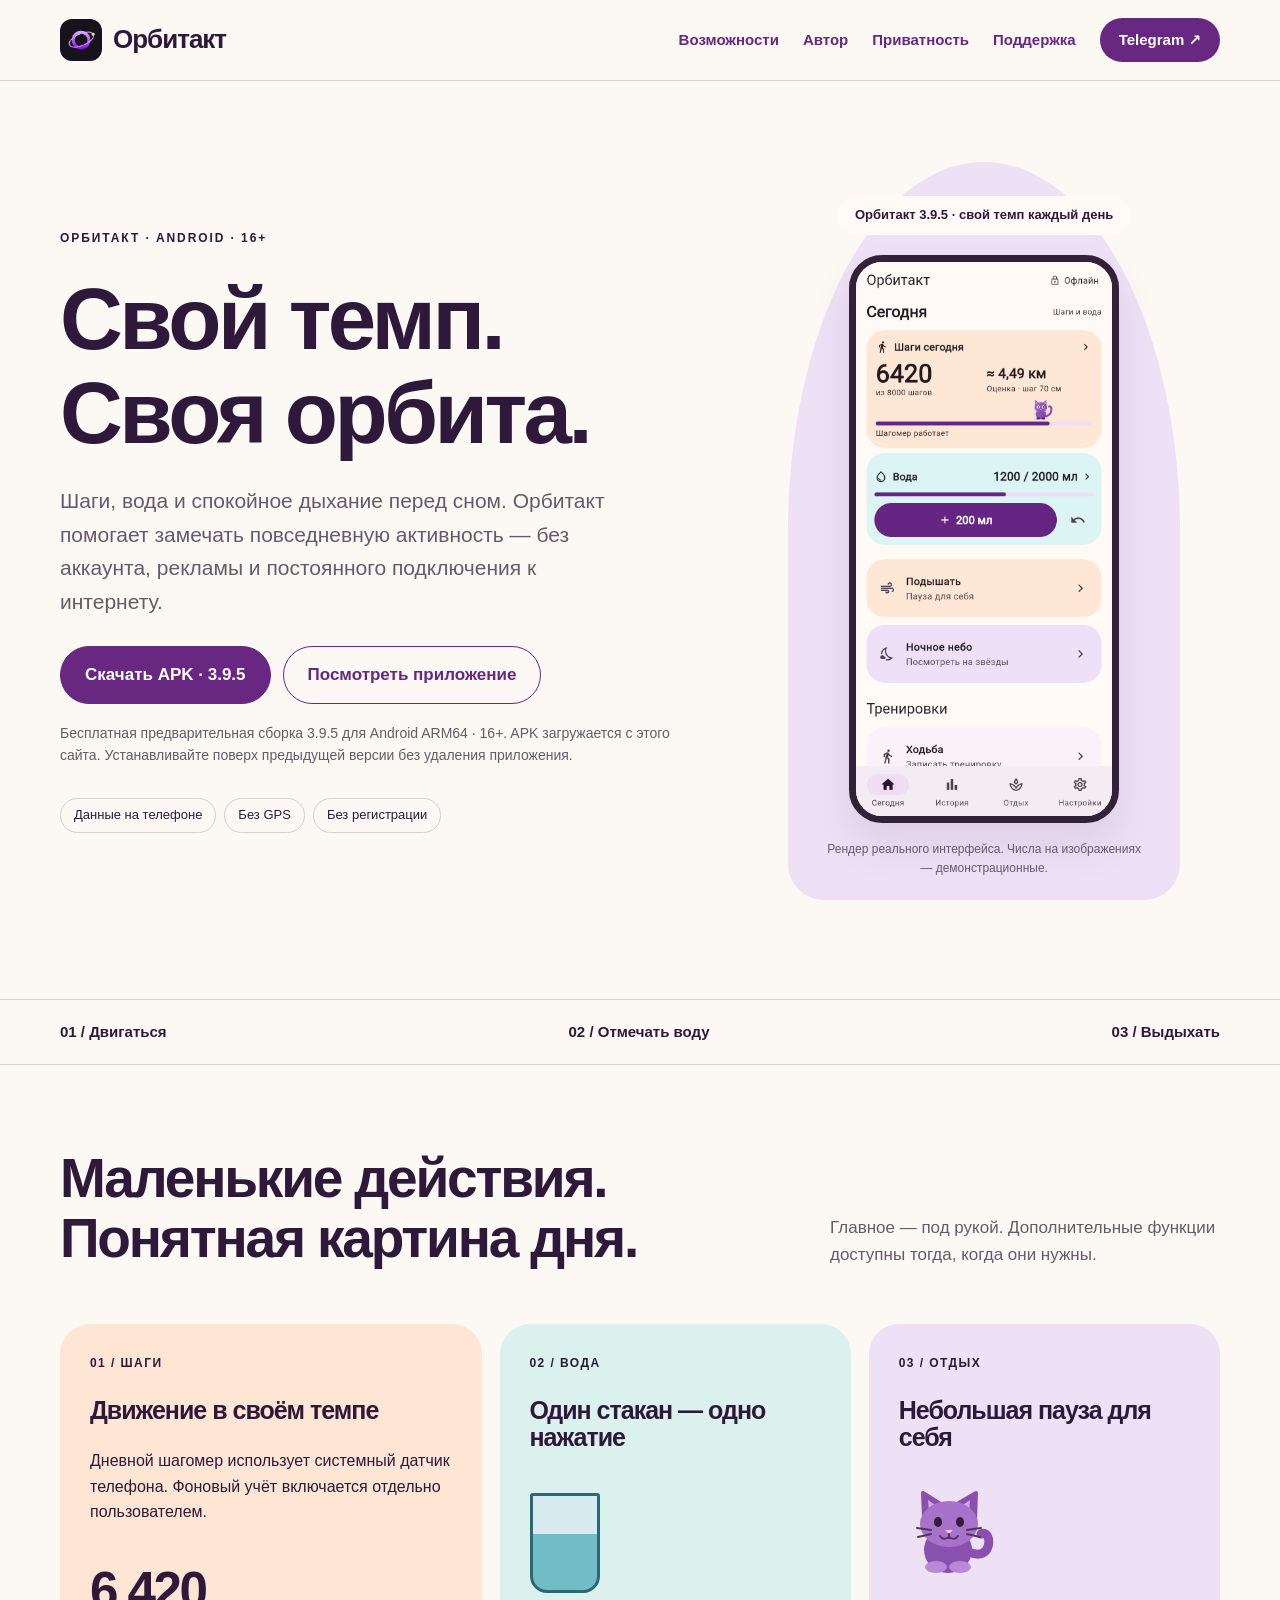
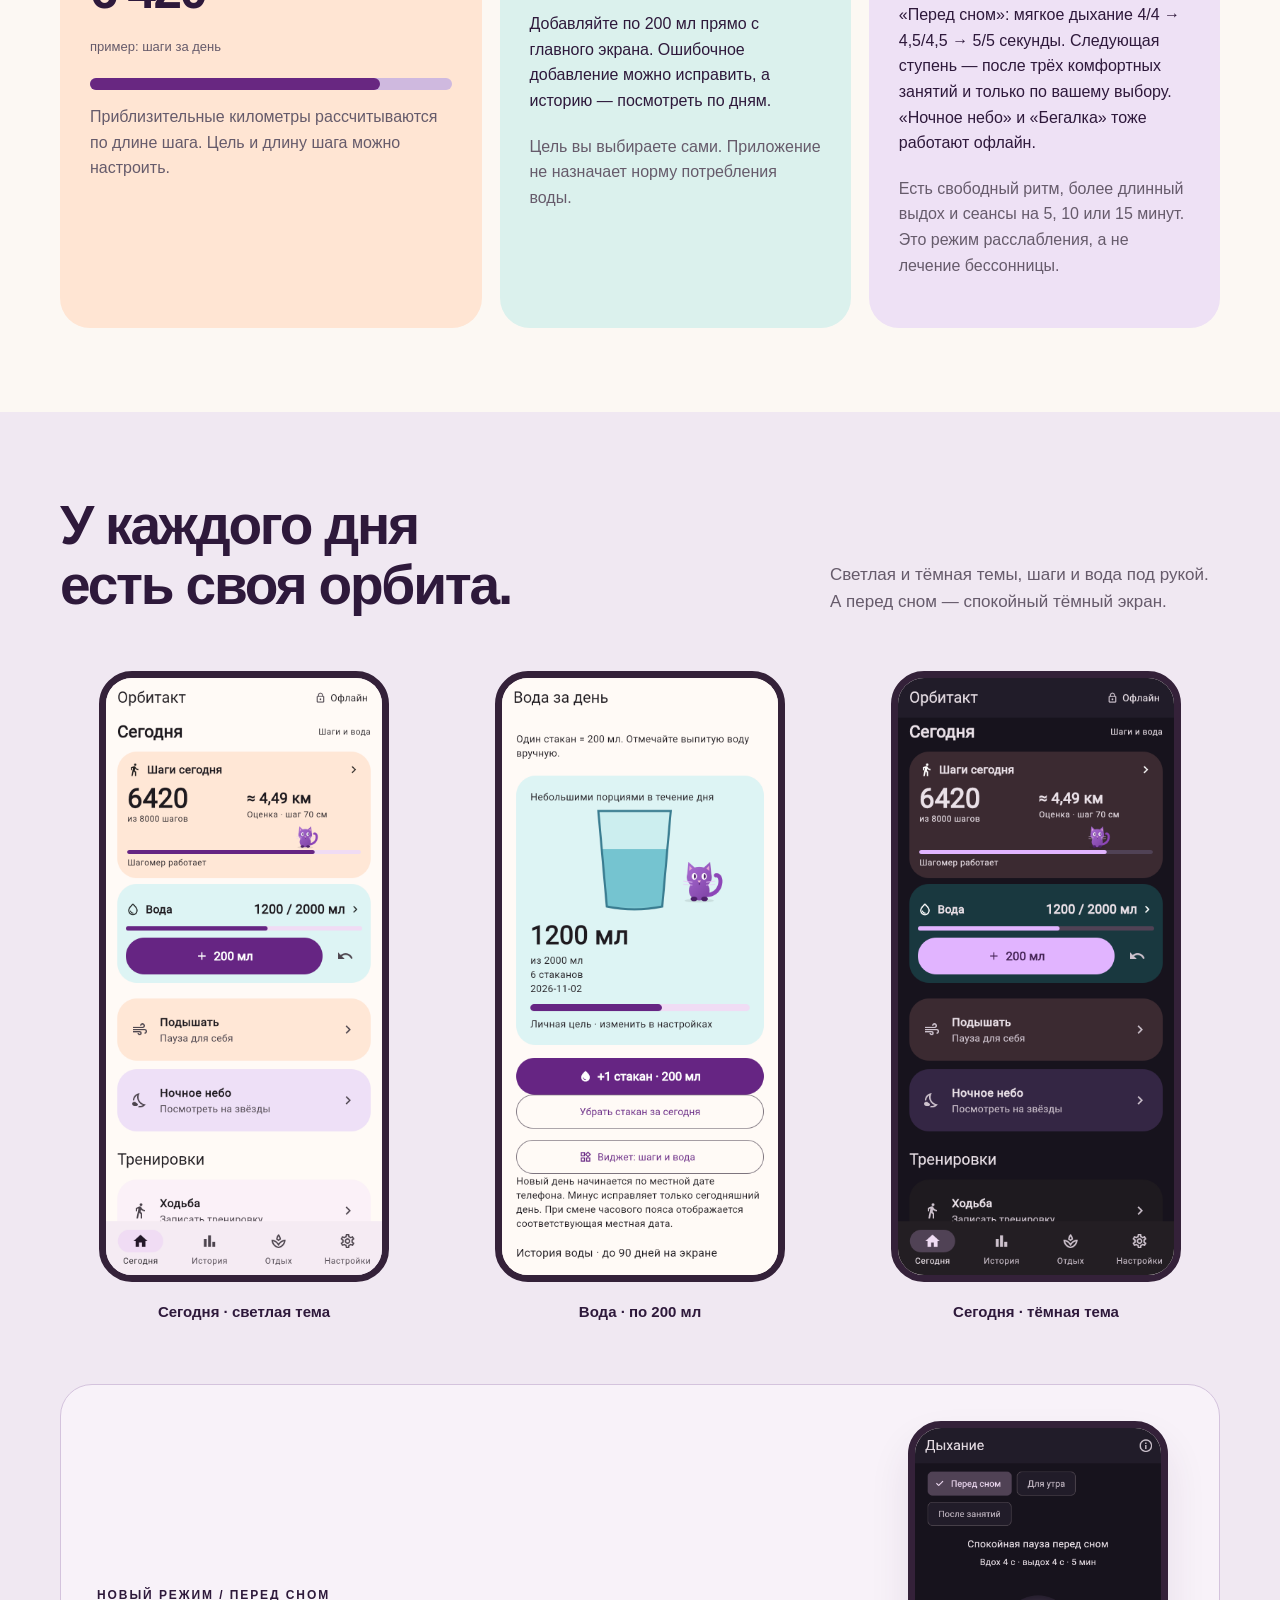
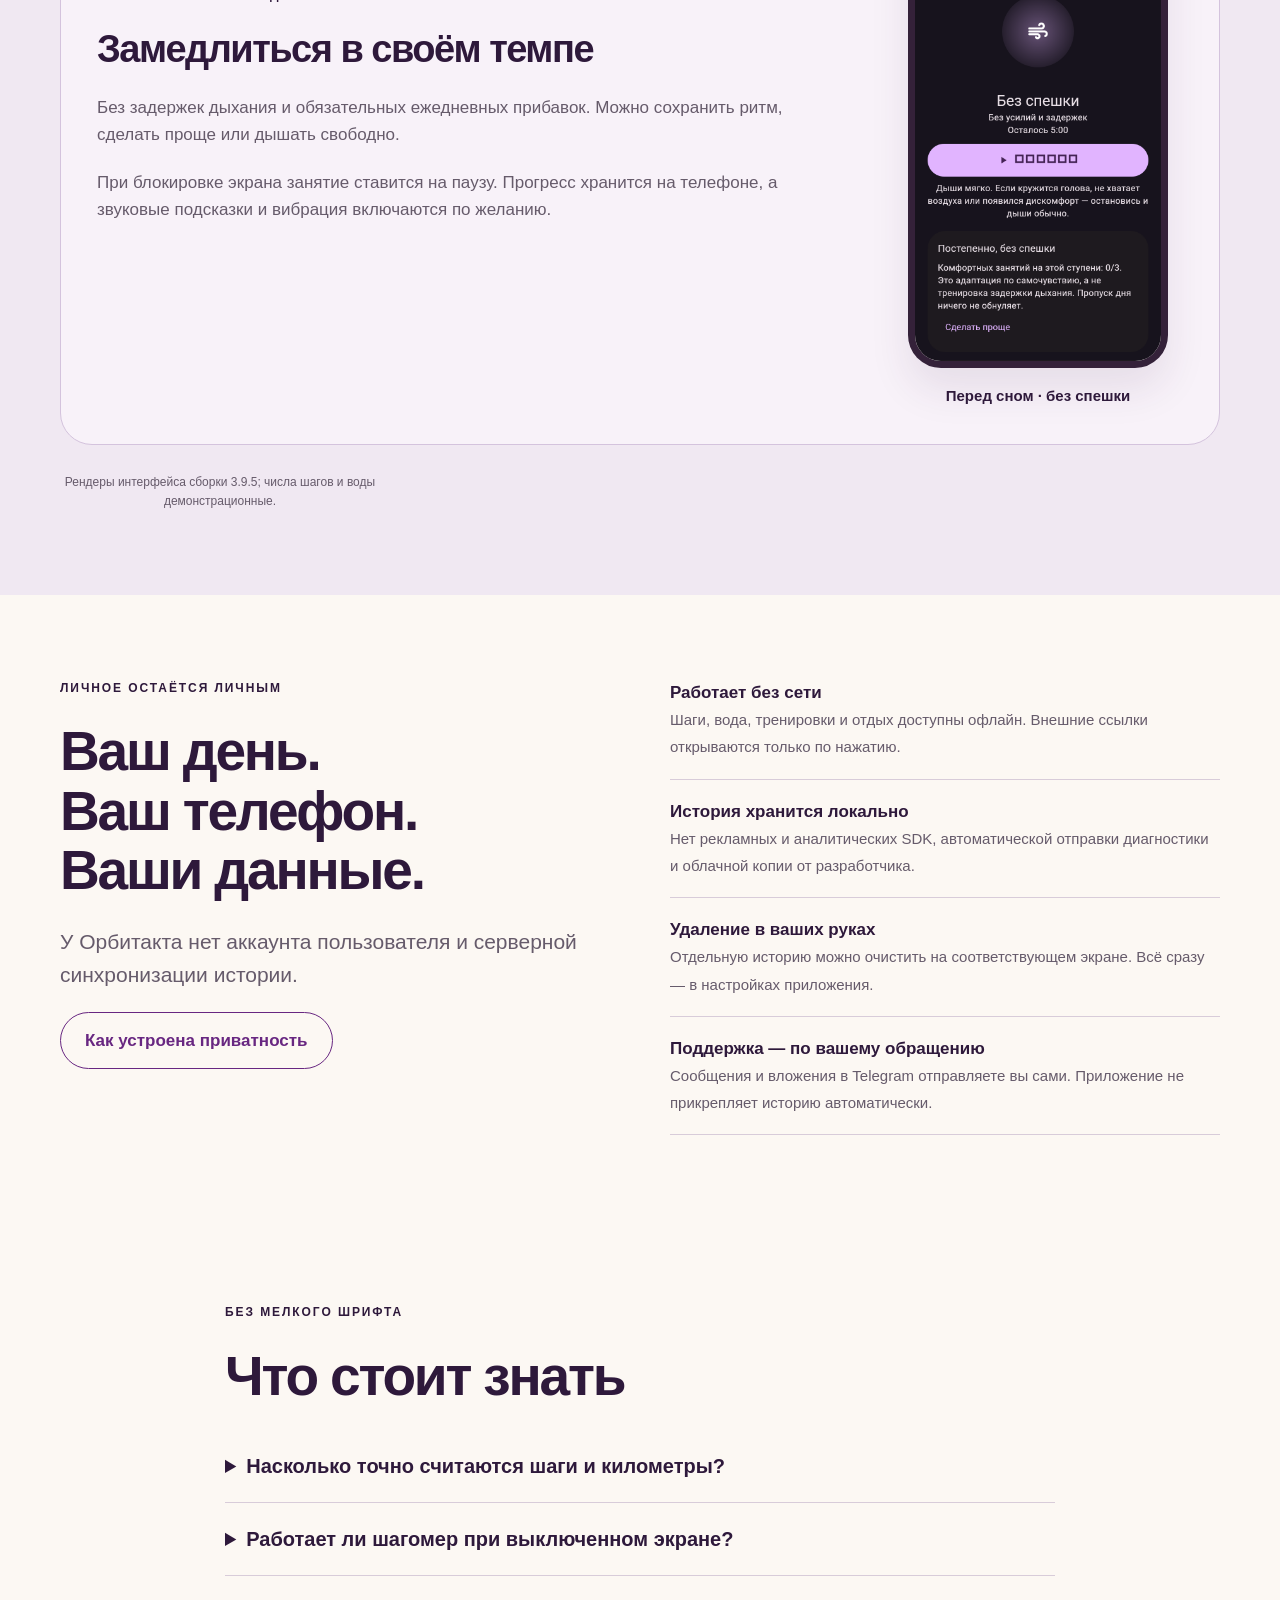
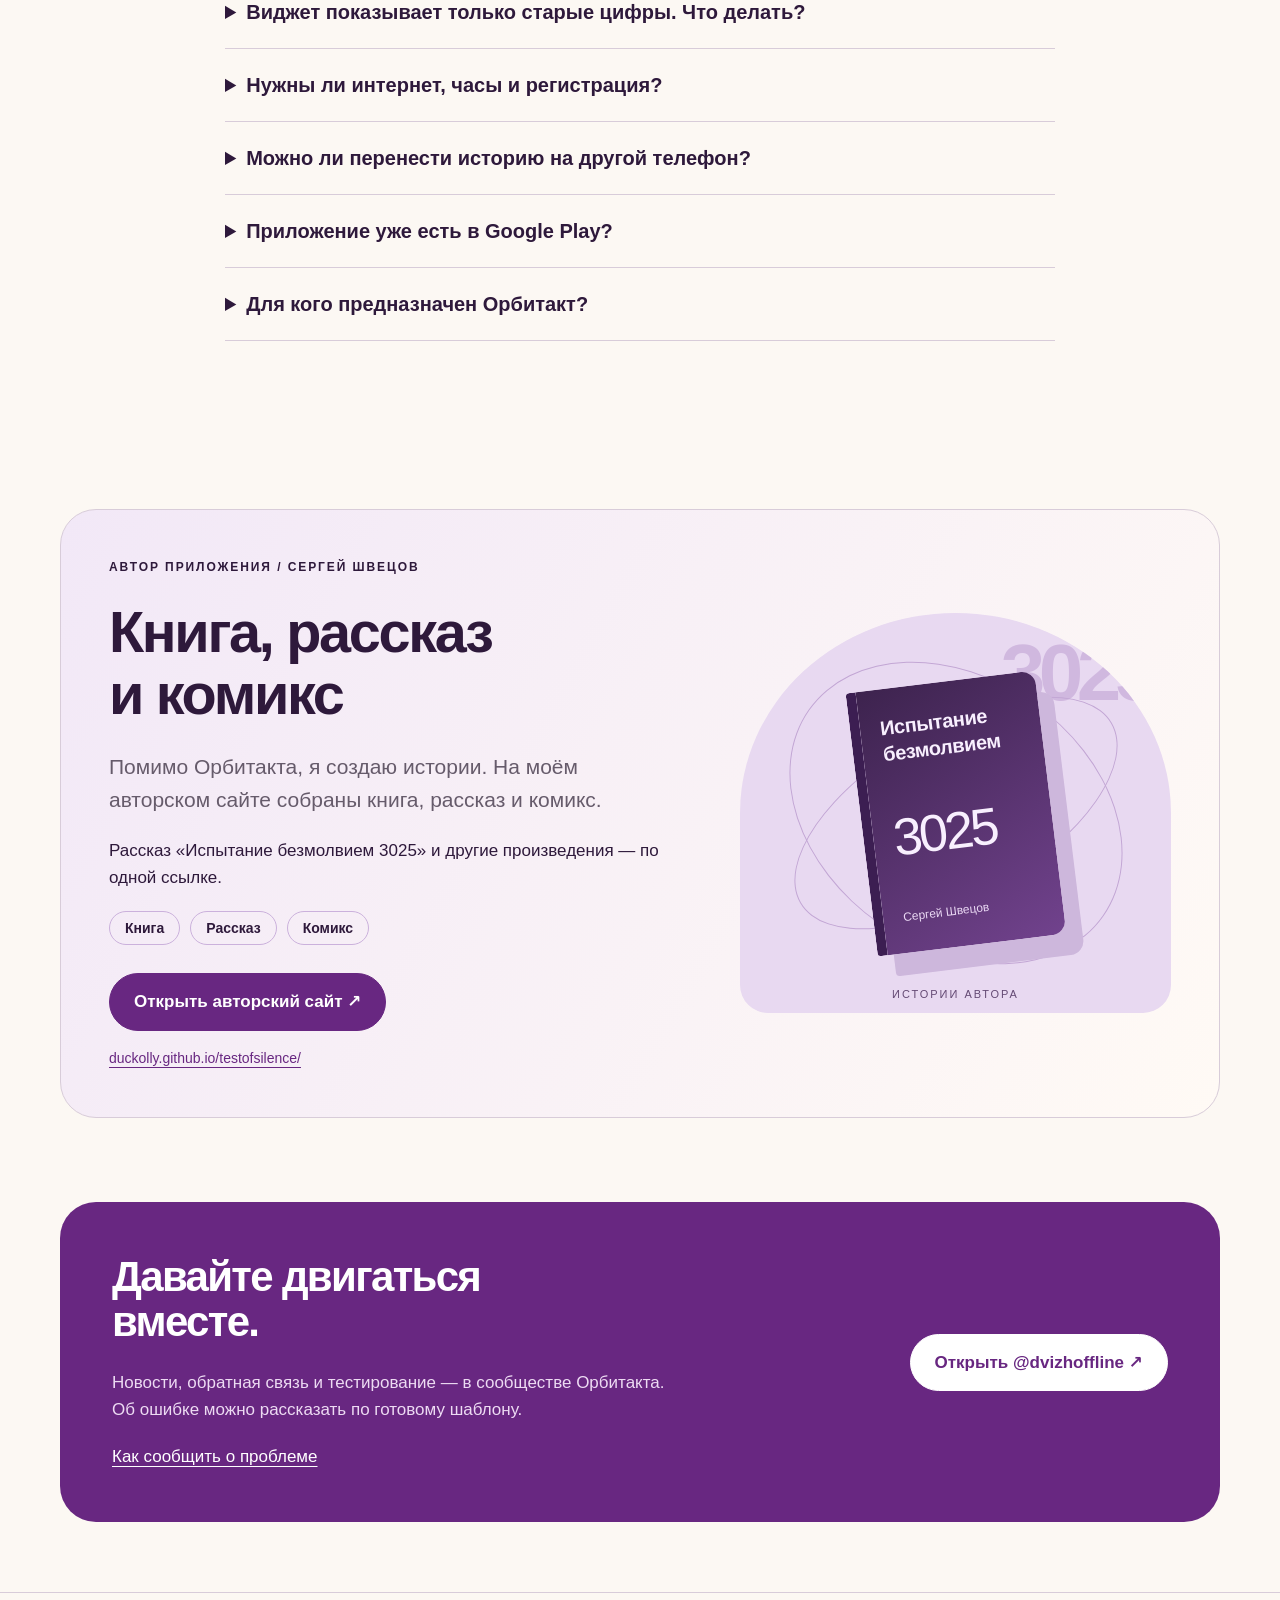
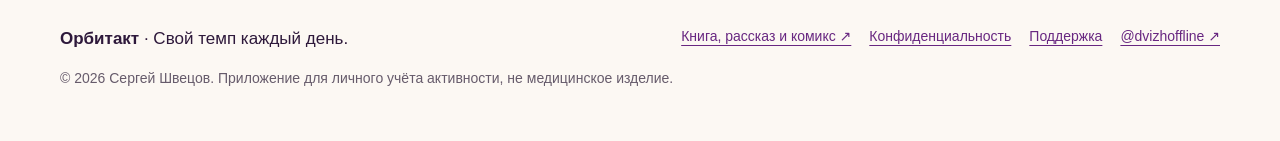
==== commit 52535b56: "Fix name and site3" ====
--- a/index.html
+++ b/index.html
@@ -1,6 +1,256 @@
-<!doctype html><html lang="ru"><head><meta charset="utf-8"><meta name="viewport" content="width=device-width,initial-scale=1"><title>Движ — шаги, вода и отдых офлайн</title><meta name="description" content="Движ — бесплатный офлайн-трекер для Android. Шаги, приблизительные километры, вода по 200 мл и отдых. История на телефоне, без рекламы и аккаунта."><meta name="theme-color" content="#682781"><meta name="referrer" content="no-referrer"><meta http-equiv="Content-Security-Policy" content="default-src 'self'; img-src 'self'; style-src 'self'; script-src 'self'; connect-src 'none'; object-src 'none'; base-uri 'none'; form-action 'none'"><script src="assets/diagnostics.js"></script><link rel="icon" type="image/png" href="assets/icon.png"><link rel="stylesheet" href="assets/style.css"></head><body><a class="skip" href="#main">Перейти к содержимому</a><header class="top"><div class="wrap nav"><a class="brand" href="index.html" aria-label="Движ — главная"><img src="assets/icon.png" alt="" width="42" height="42">Движ</a><nav class="navlinks" aria-label="Основная навигация"><a href="index.html#features">Возможности</a><a href="privacy.html" >Приватность</a><a href="support.html" >Поддержка</a><a class="nav-cta" href="https://t.me/dvizhoffline" rel="noopener noreferrer">Telegram ↗</a></nav></div></header><main id="main"><div class="wrap hero"><section><span class="eyebrow">Офлайн-трекер для Android</span><h1>Свой темп.<br>Своя орбита.</h1><p class="lead">Шаги, вода и пауза для себя. Движ помогает замечать повседневную активность — без аккаунта, рекламы и постоянного подключения к интернету.</p><div class="actions"><a class="button primary" href="https://t.me/dvizhoffline" rel="noopener noreferrer">В сообщество Движа ↗</a><a class="button" href="#screens">Посмотреть приложение</a></div><p class="small">Бесплатное приложение. Сейчас — предварительная версия для тестирования.</p><ul class="tags" aria-label="Особенности"><li>Данные на телефоне</li><li>Без GPS</li><li>Без регистрации</li></ul></section><figure class="hero-visual"><span class="status-note">Движ 3.9.0 · дизайн «Орбита»</span><div class="phone"><img src="assets/home-light.png" alt="Главный экран Движа: шаги, приблизительные километры и вода" width="780" height="1688" loading="eager"></div><figcaption class="caption">Рендер реального интерфейса. Числа на изображениях — демонстрационные.</figcaption></figure></div><div class="strip"><div class="wrap"><span>01 / Двигаться</span><span>02 / Отмечать воду</span><span>03 / Выдыхать</span></div></div>
-<section class="section wrap" id="features"><div class="section-head"><h2>Маленькие действия.<br>Понятная картина дня.</h2><p>Главное — под рукой. Дополнительные функции доступны тогда, когда они нужны.</p></div><div class="feature-grid"><article class="feature peach"><span class="feature-index">01 / ШАГИ</span><h3>Движение в своём темпе</h3><p>Дневной шагомер использует системный датчик телефона. Фоновый учёт включается отдельно пользователем.</p><div class="feature-metric">6 420</div><span class="metric-label">пример: шаги за день</span><div class="track" aria-hidden="true"><span></span></div><p class="small">Приблизительные километры рассчитываются по длине шага. Цель и длину шага можно настроить.</p></article><article class="feature aqua"><span class="feature-index">02 / ВОДА</span><h3>Один стакан — одно нажатие</h3><div class="glass" aria-hidden="true"></div><p>Добавляйте по 200 мл прямо с главного экрана. Ошибочное добавление можно исправить, а историю — посмотреть по дням.</p><p class="small">Цель вы выбираете сами. Приложение не назначает норму потребления воды.</p></article><article class="feature"><span class="feature-index">03 / ОТДЫХ</span><h3>Небольшая пауза для себя</h3><div class="pebble" aria-hidden="true"></div><p>Дыхательный таймер, «Ночное небо» и небольшая игра «Бегалка» — без подключения к сети.</p><p class="small">Город для карты звёзд выбирается вручную: геолокация не запрашивается.</p></article></div></section>
-<section class="section gallery-section" id="screens"><div class="wrap"><div class="section-head"><h2>У каждого дня<br>есть своя орбита.</h2><p>Светлая и тёмная темы, нижняя навигация и быстрые действия.</p></div><div class="gallery"><figure><div class="phone"><img src="assets/home-light.png" alt="Светлая тема: карточки шагов и воды" width="780" height="1688" loading="lazy"></div><figcaption>Сегодня · светлая тема</figcaption></figure><figure><div class="phone"><img src="assets/water-light.png" alt="Экран воды: личная цель и добавление стакана" width="780" height="1688" loading="lazy"></div><figcaption>Вода · по 200 мл</figcaption></figure><figure><div class="phone"><img src="assets/home-dark.png" alt="Тёмная тема: шаги и вода на тёмном фоне" width="780" height="1688" loading="lazy"></div><figcaption>Сегодня · тёмная тема</figcaption></figure></div><p class="caption">Интерфейс 3.9.0 с демонстрационными данными.</p></div></section>
-<section class="section wrap privacy-band"><div><span class="eyebrow">Личное остаётся личным</span><h2>Ваш день.<br>Ваш телефон.<br>Ваши данные.</h2><p class="lead">У Движа нет аккаунта пользователя и серверной синхронизации истории.</p><a class="button" href="privacy.html">Как устроена приватность</a></div><ul><li><strong>Работает без сети</strong><span>Шаги, вода, тренировки и отдых доступны офлайн. Внешние ссылки открываются только по нажатию.</span></li><li><strong>История хранится локально</strong><span>Нет рекламных и аналитических SDK, автоматической отправки диагностики и облачной копии от разработчика.</span></li><li><strong>Удаление в ваших руках</strong><span>Отдельную историю можно очистить на соответствующем экране. Всё сразу — в настройках приложения.</span></li><li><strong>Поддержка — по вашему обращению</strong><span>Сообщения и вложения в Telegram отправляете вы сами. Приложение не прикрепляет историю автоматически.</span></li></ul></section>
-<section class="section wrap faq" id="faq"><span class="eyebrow">Без мелкого шрифта</span><h2>Что стоит знать</h2><details><summary>Насколько точно считаются шаги и километры?</summary><p>Точность шагов зависит от датчика, положения телефона и прошивки. Мы не заявляем измеренный процент точности для всех устройств. Километры — приблизительная оценка: шаги × длина шага. По умолчанию — 70 см, значение можно изменить в настройках.</p></details><details><summary>Работает ли шагомер при выключенном экране?</summary><p>Дневной режим рассчитан на фоновую работу после включения пользователем. Android и настройки производителя могут останавливать службу или задерживать показания. После перезагрузки телефона откройте приложение и возобновите подсчёт.</p></details><details><summary>Виджет показывает только старые цифры. Что делать?</summary><p>В версии 3.8.2 исправлена потеря отложенного обновления; исправление сохранено в 3.9.0. Доставка показаний и обновление рабочего стола всё равно могут задерживаться. Если цифры меняются лишь после нажатия, пришлите модель телефона, версию Android и приложения через страницу поддержки.</p></details><details><summary>Нужны ли интернет, часы и регистрация?</summary><p>Для основных функций — нет. Дневному шагомеру нужен системный счётчик шагов телефона и разрешение на распознавание активности. Telegram, браузер и сам сайт используют интернет отдельно от офлайн-трекера.</p></details><details><summary>Можно ли перенести историю на другой телефон?</summary><p>Экспорт и перенос истории пока не реализованы. Удаление приложения или очистка его данных может привести к потере записей. Предварительная и будущая магазинная версии с разными именами пакета имеют отдельные хранилища.</p></details><details><summary>Приложение уже есть в Google Play?</summary><p>Магазинная версия пока не опубликована. Здесь показана предварительная сборка 3.9.0. Новости о тестировании и доступных сборках публикуются в сообществе Движа.</p></details><details><summary>Для кого предназначен Движ?</summary><p>Текущая предварительная версия предназначена для совершеннолетних пользователей для личного учёта активности. Это не медицинское изделие: приложение не диагностирует и не лечит заболевания.</p></details></section>
-<section class="wrap community"><div><h2>Давайте двигаться<br>вместе.</h2><p>Новости, обратная связь и тестирование — в сообществе Движа. Об ошибке можно рассказать по готовому шаблону.</p><a href="support.html" class="community-link">Как сообщить о проблеме</a></div><a class="button" href="https://t.me/dvizhoffline" rel="noopener noreferrer">Открыть @dvizhoffline ↗</a></section></main><footer class="footer"><div class="wrap"><div class="footer-row"><span><strong>Движ</strong> · Свой темп каждый день.</span><nav class="footer-links" aria-label="Дополнительная навигация"><a href="privacy.html">Конфиденциальность</a><a href="support.html">Поддержка</a><a href="https://t.me/dvizhoffline" rel="noopener noreferrer">@dvizhoffline ↗</a></nav></div><p class="small">© 2026 Сергей Швецов. Приложение для личного учёта активности, не медицинское изделие.</p></div></footer></body></html>+<!doctype html>
+<html lang="ru">
+<head>
+<meta charset="utf-8">
+<meta name="viewport" content="width=device-width,initial-scale=1">
+<title>Орбитакт — шаги, вода и отдых офлайн</title>
+<meta name="description" content="Орбитакт — бесплатный офлайн-трекер для Android. Шаги, приблизительные километры, вода по 200 мл и дыхание перед сном. Для пользователей 16+. История на телефоне, без рекламы и аккаунта.">
+<meta name="theme-color" content="#682781">
+<meta name="referrer" content="no-referrer">
+<meta http-equiv="Content-Security-Policy" content="default-src 'self'; img-src 'self'; style-src 'self'; script-src 'self'; connect-src 'none'; object-src 'none'; base-uri 'none'; form-action 'none'">
+<script src="assets/diagnostics.js">
+</script>
+<link rel="icon" type="image/png" href="assets/icon.png">
+<link rel="stylesheet" href="assets/style.css">
+</head>
+<body>
+<a class="skip" href="#main">Перейти к содержимому</a>
+<header class="top">
+<div class="wrap nav">
+<a class="brand" href="index.html" aria-label="Орбитакт — главная">
+<img src="assets/icon.png" alt="" width="42" height="42">Орбитакт</a>
+<nav class="navlinks" aria-label="Основная навигация">
+<a href="index.html#features">Возможности</a>
+<a href="index.html#author">Автор</a>
+<a href="privacy.html" >Приватность</a>
+<a href="support.html" >Поддержка</a>
+<a class="nav-cta" href="https://t.me/dvizhoffline" rel="noopener noreferrer">Telegram ↗</a>
+</nav>
+</div>
+</header>
+<main id="main">
+<div class="wrap hero">
+<section>
+<span class="eyebrow">Орбитакт · Android · 16+</span>
+<h1>Свой темп.<br>Своя орбита.</h1>
+<p class="lead">Шаги, вода и спокойное дыхание перед сном. Орбитакт помогает замечать повседневную активность — без аккаунта, рекламы и постоянного подключения к интернету.</p>
+<div class="actions">
+<a class="button primary" href="download/orbitakt-arm64.apk" download="orbitakt-arm64.apk">Скачать APK · 3.9.5</a>
+<a class="button" href="#screens">Посмотреть приложение</a>
+</div>
+<p class="small">Бесплатная предварительная сборка 3.9.5 для Android ARM64 · 16+. APK загружается с этого сайта. Устанавливайте поверх предыдущей версии без удаления приложения.</p>
+<ul class="tags" aria-label="Особенности">
+<li>Данные на телефоне</li>
+<li>Без GPS</li>
+<li>Без регистрации</li>
+</ul>
+</section>
+<figure class="hero-visual">
+<span class="status-note">Орбитакт 3.9.5 · свой темп каждый день</span>
+<div class="phone">
+<img src="assets/home-light.png" alt="Главный экран Орбитакта: шаги, приблизительные километры и вода" width="780" height="1688" loading="eager">
+</div>
+<figcaption class="caption">Рендер реального интерфейса. Числа на изображениях — демонстрационные.</figcaption>
+</figure>
+</div>
+<div class="strip">
+<div class="wrap">
+<span>01 / Двигаться</span>
+<span>02 / Отмечать воду</span>
+<span>03 / Выдыхать</span>
+</div>
+</div>
+<section class="section wrap" id="features">
+<div class="section-head">
+<h2>Маленькие действия.<br>Понятная картина дня.</h2>
+<p>Главное — под рукой. Дополнительные функции доступны тогда, когда они нужны.</p>
+</div>
+<div class="feature-grid">
+<article class="feature peach">
+<span class="feature-index">01 / ШАГИ</span>
+<h3>Движение в своём темпе</h3>
+<p>Дневной шагомер использует системный датчик телефона. Фоновый учёт включается отдельно пользователем.</p>
+<div class="feature-metric">6 420</div>
+<span class="metric-label">пример: шаги за день</span>
+<div class="track" aria-hidden="true">
+<span>
+</span>
+</div>
+<p class="small">Приблизительные километры рассчитываются по длине шага. Цель и длину шага можно настроить.</p>
+</article>
+<article class="feature aqua">
+<span class="feature-index">02 / ВОДА</span>
+<h3>Один стакан — одно нажатие</h3>
+<div class="glass" aria-hidden="true">
+</div>
+<p>Добавляйте по 200 мл прямо с главного экрана. Ошибочное добавление можно исправить, а историю — посмотреть по дням.</p>
+<p class="small">Цель вы выбираете сами. Приложение не назначает норму потребления воды.</p>
+</article>
+<article class="feature">
+<span class="feature-index">03 / ОТДЫХ</span>
+<h3>Небольшая пауза для себя</h3>
+<img class="rest-cat" src="assets/cat.svg" alt="" width="100" height="100" loading="lazy">
+<p>«Перед сном»: мягкое дыхание 4/4 → 4,5/4,5 → 5/5 секунды. Следующая ступень — после трёх комфортных занятий и только по вашему выбору. «Ночное небо» и «Бегалка» тоже работают офлайн.</p>
+<p class="small">Есть свободный ритм, более длинный выдох и сеансы на 5, 10 или 15 минут. Это режим расслабления, а не лечение бессонницы.</p>
+</article>
+</div>
+</section>
+<section class="section gallery-section" id="screens">
+<div class="wrap">
+<div class="section-head">
+<h2>У каждого дня<br>есть своя орбита.</h2>
+<p>Светлая и тёмная темы, шаги и вода под рукой. А перед сном — спокойный тёмный экран.</p>
+</div>
+<div class="gallery">
+<figure>
+<div class="phone">
+<img src="assets/home-light.png" alt="Светлая тема: карточки шагов и воды" width="780" height="1688" loading="lazy">
+</div>
+<figcaption>Сегодня · светлая тема</figcaption>
+</figure>
+<figure>
+<div class="phone">
+<img src="assets/water-light.png" alt="Экран воды: личная цель и добавление стакана" width="780" height="1688" loading="lazy">
+</div>
+<figcaption>Вода · по 200 мл</figcaption>
+</figure>
+<figure>
+<div class="phone">
+<img src="assets/home-dark.png" alt="Тёмная тема: шаги и вода на тёмном фоне" width="780" height="1688" loading="lazy">
+</div>
+<figcaption>Сегодня · тёмная тема</figcaption>
+</figure>
+</div>
+<div class="sleep-preview">
+<div>
+<span class="eyebrow">Новый режим / Перед сном</span>
+<h3>Замедлиться в своём темпе</h3>
+<p>Без задержек дыхания и обязательных ежедневных прибавок. Можно сохранить ритм, сделать проще или дышать свободно.</p>
+<p>При блокировке экрана занятие ставится на паузу. Прогресс хранится на телефоне, а звуковые подсказки и вибрация включаются по желанию.</p>
+</div>
+<figure>
+<div class="phone">
+<img src="assets/sleep-before-bed.png" alt="Орбитакт 3.9.5: ночной экран дыхания, вдох и выдох по 4 секунды, сеанс 5 минут" width="780" height="1688" loading="lazy">
+</div>
+<figcaption>Перед сном · без спешки</figcaption>
+</figure>
+</div>
+<p class="caption">Рендеры интерфейса сборки 3.9.5; числа шагов и воды демонстрационные.</p>
+</div>
+</section>
+<section class="section wrap privacy-band">
+<div>
+<span class="eyebrow">Личное остаётся личным</span>
+<h2>Ваш день.<br>Ваш телефон.<br>Ваши данные.</h2>
+<p class="lead">У Орбитакта нет аккаунта пользователя и серверной синхронизации истории.</p>
+<a class="button" href="privacy.html">Как устроена приватность</a>
+</div>
+<ul>
+<li>
+<strong>Работает без сети</strong>
+<span>Шаги, вода, тренировки и отдых доступны офлайн. Внешние ссылки открываются только по нажатию.</span>
+</li>
+<li>
+<strong>История хранится локально</strong>
+<span>Нет рекламных и аналитических SDK, автоматической отправки диагностики и облачной копии от разработчика.</span>
+</li>
+<li>
+<strong>Удаление в ваших руках</strong>
+<span>Отдельную историю можно очистить на соответствующем экране. Всё сразу — в настройках приложения.</span>
+</li>
+<li>
+<strong>Поддержка — по вашему обращению</strong>
+<span>Сообщения и вложения в Telegram отправляете вы сами. Приложение не прикрепляет историю автоматически.</span>
+</li>
+</ul>
+</section>
+<section class="section wrap faq" id="faq">
+<span class="eyebrow">Без мелкого шрифта</span>
+<h2>Что стоит знать</h2>
+<details>
+<summary>Насколько точно считаются шаги и километры?</summary>
+<p>Точность шагов зависит от датчика, положения телефона и прошивки. Мы не заявляем измеренный процент точности для всех устройств. Километры — приблизительная оценка: шаги × длина шага. По умолчанию — 70 см, значение можно изменить в настройках.</p>
+</details>
+<details>
+<summary>Работает ли шагомер при выключенном экране?</summary>
+<p>Дневной режим рассчитан на фоновую работу после включения пользователем. Android и настройки производителя могут останавливать службу или задерживать показания. После перезагрузки телефона откройте приложение и возобновите подсчёт.</p>
+</details>
+<details>
+<summary>Виджет показывает только старые цифры. Что делать?</summary>
+<p>В версии 3.8.2 исправлена потеря отложенного обновления; исправление сохранено в 3.9.5. Доставка показаний и обновление рабочего стола всё равно могут задерживаться. Если цифры меняются лишь после нажатия, пришлите модель телефона, версию Android и приложения через страницу поддержки.</p>
+</details>
+<details>
+<summary>Нужны ли интернет, часы и регистрация?</summary>
+<p>Для основных функций — нет. Дневному шагомеру нужен системный счётчик шагов телефона и разрешение на распознавание активности. Telegram, браузер и сам сайт используют интернет отдельно от офлайн-трекера.</p>
+</details>
+<details>
+<summary>Можно ли перенести историю на другой телефон?</summary>
+<p>Экспорт и перенос истории пока не реализованы. Удаление приложения или очистка его данных может привести к потере записей. Предварительная и будущая магазинная версии с разными именами пакета имеют отдельные хранилища.</p>
+</details>
+<details>
+<summary>Приложение уже есть в Google Play?</summary>
+<p>Магазинная версия пока не опубликована. Предварительную сборку 3.9.5 можно скачать кнопкой в начале страницы. Исходники приложения и релизы доступны в <a href="https://github.com/Duckolly/orbitakt" rel="noopener noreferrer">репозитории Орбитакта</a>; новости и обратная связь — в <a href="https://t.me/dvizhoffline" rel="noopener noreferrer">Telegram</a>.</p>
+</details>
+<details>
+<summary>Для кого предназначен Орбитакт?</summary>
+<p>Текущая предварительная версия предназначена для пользователей от 16 лет для личного учёта активности. Это не медицинское изделие: приложение не диагностирует и не лечит заболевания.</p>
+</details>
+</section>
+<section class="section wrap author-section" id="author" aria-labelledby="author-title">
+<div class="author-card">
+<div>
+<span class="eyebrow">Автор приложения / Сергей Швецов</span>
+<h2 id="author-title">Книга, рассказ<br>и комикс</h2>
+<p class="lead">Помимо Орбитакта, я создаю истории. На моём авторском сайте собраны книга, рассказ и комикс.</p>
+<p>Рассказ «Испытание безмолвием 3025» и другие произведения — по одной ссылке.</p>
+<ul class="work-formats" aria-label="Форматы произведений">
+<li>Книга</li>
+<li>Рассказ</li>
+<li>Комикс</li>
+</ul>
+<a class="button primary" href="https://duckolly.github.io/testofsilence/" rel="noopener noreferrer">Открыть авторский сайт ↗</a>
+<p class="small author-address">
+<a href="https://duckolly.github.io/testofsilence/" rel="noopener noreferrer">duckolly.github.io/testofsilence/</a>
+</p>
+</div>
+<div class="author-art" aria-hidden="true">
+<span class="art-year">3025</span>
+<div class="orbit-ring ring-one">
+</div>
+<div class="orbit-ring ring-two">
+</div>
+<div class="book-shape">
+<span>Испытание<br>безмолвием</span>
+<strong>3025</strong>
+<small>Сергей Швецов</small>
+</div>
+<span class="art-label">Истории автора</span>
+</div>
+</div>
+</section>
+<section class="wrap community">
+<div>
+<h2>Давайте двигаться<br>вместе.</h2>
+<p>Новости, обратная связь и тестирование — в сообществе Орбитакта. Об ошибке можно рассказать по готовому шаблону.</p>
+<a href="support.html" class="community-link">Как сообщить о проблеме</a>
+</div>
+<a class="button" href="https://t.me/dvizhoffline" rel="noopener noreferrer">Открыть @dvizhoffline ↗</a>
+</section>
+</main>
+<footer class="footer">
+<div class="wrap">
+<div class="footer-row">
+<span>
+<strong>Орбитакт</strong> · Свой темп каждый день.</span>
+<nav class="footer-links" aria-label="Дополнительная навигация">
+<a href="https://duckolly.github.io/testofsilence/" rel="noopener noreferrer">Книга, рассказ и комикс ↗</a>
+<a href="privacy.html">Конфиденциальность</a>
+<a href="support.html">Поддержка</a>
+<a href="https://t.me/dvizhoffline" rel="noopener noreferrer">@dvizhoffline ↗</a>
+</nav>
+</div>
+<p class="small">© 2026 Сергей Швецов. Приложение для личного учёта активности, не медицинское изделие.</p>
+</div>
+</footer>
+</body>
+</html>
--- a/assets/style.css
+++ b/assets/style.css
@@ -10,3 +10,27 @@
 .diagnostics-actions{display:flex;flex-wrap:wrap;gap:12px;margin:16px 0}
 .diagnostics-box .small{margin:14px 0 0}
 @media(max-width:600px){.diagnostics-box{padding:22px 18px}.diagnostics-actions .button{width:100%}}
+
+/* Orbitakt 3.9.5: night mode and the author's works. */
+.rest-cat{width:100px;height:100px;object-fit:contain;margin:5px 0 22px}
+.sleep-preview{display:grid;grid-template-columns:1fr 290px;gap:60px;align-items:center;margin:60px 0 28px;padding:36px;border:1px solid #d4c3dd;border-radius:32px;background:#f8f2f9}
+.sleep-preview h3{font-size:clamp(28px,3vw,38px)}
+.sleep-preview p{color:var(--muted)}
+.sleep-preview figure{margin:0}.sleep-preview .phone{max-width:260px;margin:auto}
+.sleep-preview figcaption{text-align:center;margin-top:16px;font-size:15px;font-weight:700}
+.author-card{display:grid;grid-template-columns:1.15fr .85fr;gap:48px;align-items:center;padding:48px;border:1px solid var(--line);border-radius:36px;background:linear-gradient(120deg,#f2e8f7,#fffaf5)}
+.author-card>div{min-width:0}.author-card h2{font-size:clamp(36px,4.5vw,58px)}
+.work-formats{list-style:none;padding:0;margin:0 0 28px;display:flex;flex-wrap:wrap;gap:10px}
+.work-formats li{padding:5px 15px;border:1px solid #cbb1dc;border-radius:24px;font-size:14px;font-weight:700}
+.author-address{margin:16px 0 0;overflow-wrap:anywhere}
+.author-art{position:relative;isolation:isolate;display:flex;align-items:center;justify-content:center;min-height:400px;overflow:hidden;border-radius:50% 50% 28px 28px;background:#e8d9f1}
+.book-shape{width:190px;min-height:265px;transform:rotate(-7deg);display:flex;flex-direction:column;justify-content:space-between;padding:26px 20px;color:#f8effe;border-radius:4px 14px 14px 4px;border-left:10px solid #3c1e52;background:linear-gradient(150deg,#3d234e,#71428d);box-shadow:16px 22px 0 #cdb7dc;z-index:1}
+.book-shape span{font-size:20px;font-weight:700;line-height:1.3;letter-spacing:-.02em}.book-shape strong{font-size:52px;line-height:1.2;font-weight:400;letter-spacing:-.06em}.book-shape small{font-size:12px;color:#ead9f4}
+.art-year{position:absolute;top:20px;right:18px;font-size:80px;line-height:1;font-weight:800;color:#d0b8df;letter-spacing:-.08em}
+.art-label{position:absolute;bottom:10px;font-size:11px;letter-spacing:.18em;text-transform:uppercase;color:#644a74}
+.orbit-ring{position:absolute;border:1px solid #c3a7d5;border-radius:50%;width:360px;height:170px;transform:rotate(-30deg)}.ring-two{transform:rotate(35deg);height:270px}
+@media(max-width:850px){.sleep-preview{gap:28px;padding:28px;grid-template-columns:1fr 240px}.author-card{padding:32px;gap:28px;grid-template-columns:1fr 1fr}.author-art{min-height:350px}}
+@media(max-width:600px){.sleep-preview{grid-template-columns:1fr;padding:24px;gap:26px}.sleep-preview .phone{max-width:240px}.author-card{grid-template-columns:1fr;padding:26px;gap:32px}.author-art{min-height:350px;max-width:360px;width:100%;margin:auto}.author-card h2{font-size:40px}.author-section{padding-top:50px}.book-shape{width:170px;min-height:245px}}
+/* Let the phone illustration shrink below its preferred width on narrow screens. */
+.hero > *{min-width:0}
+@media(max-width:600px){.hero{grid-template-columns:minmax(0,1fr)}}
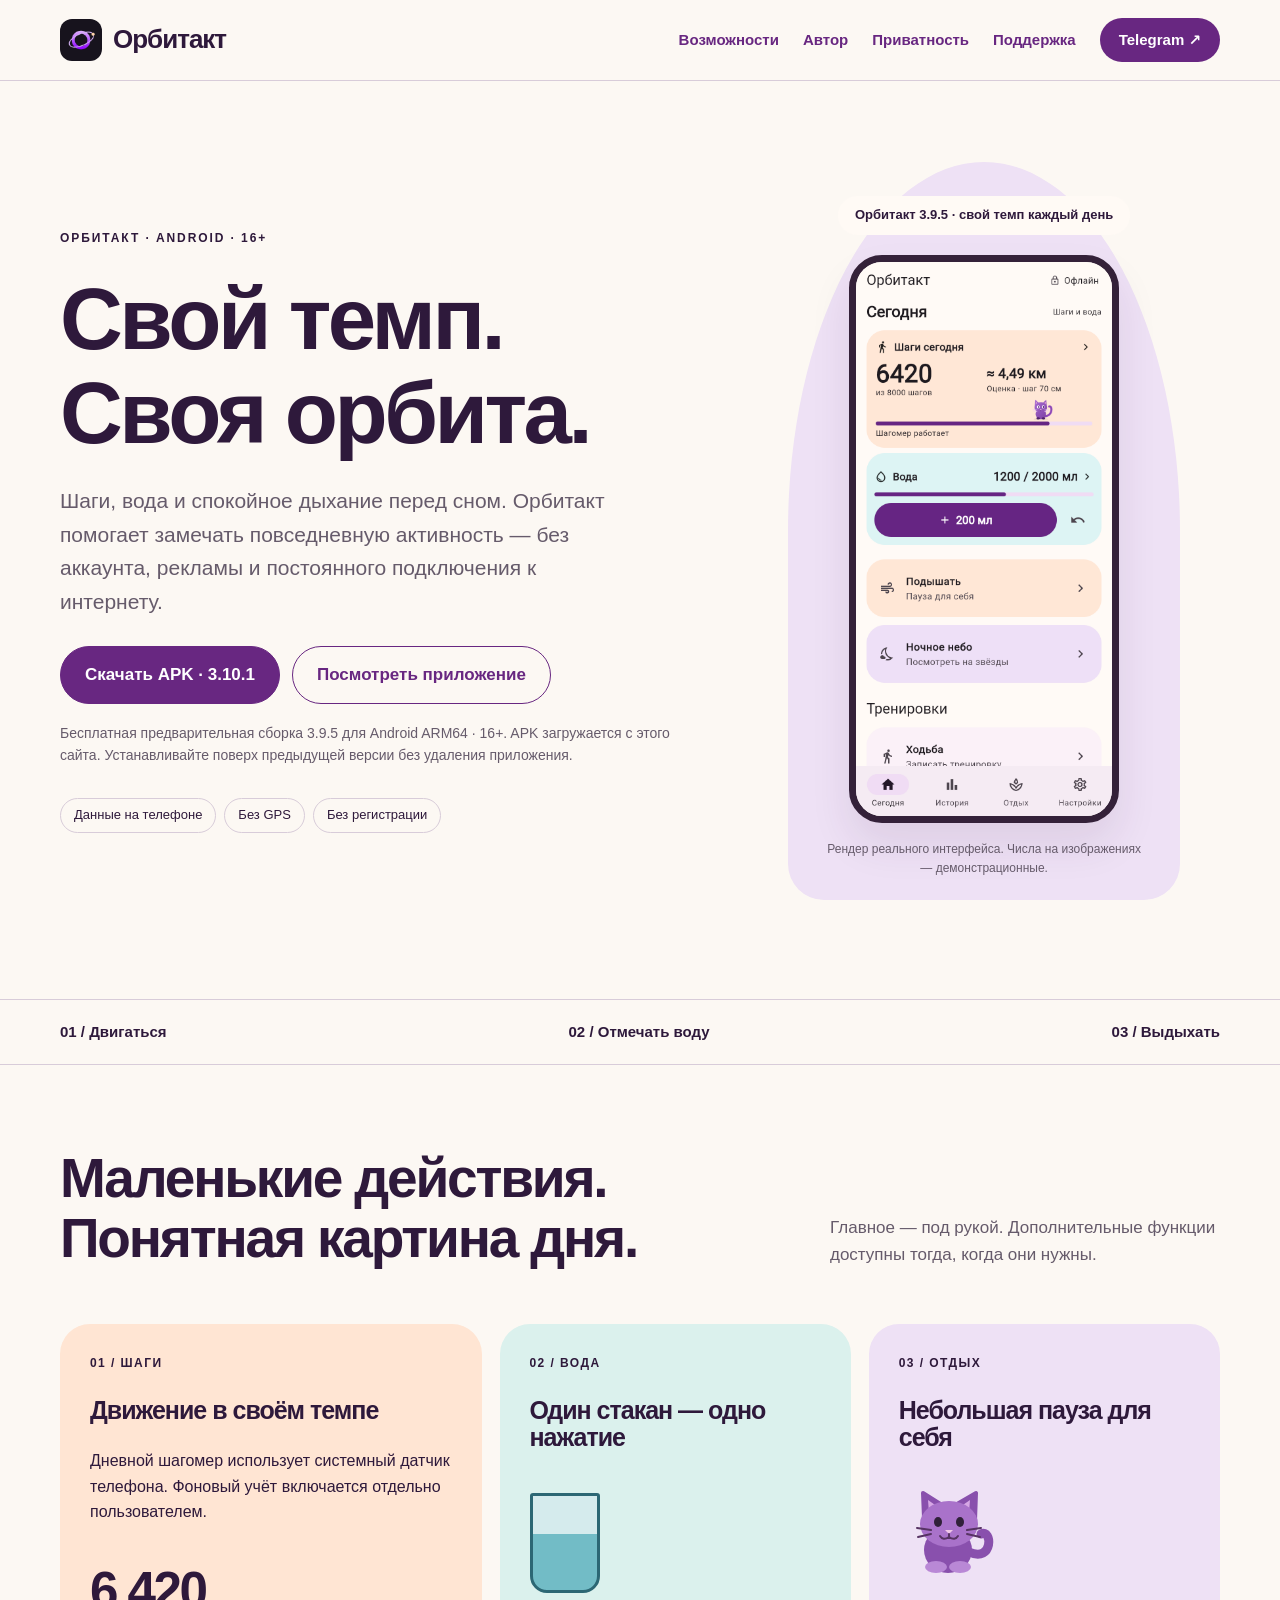
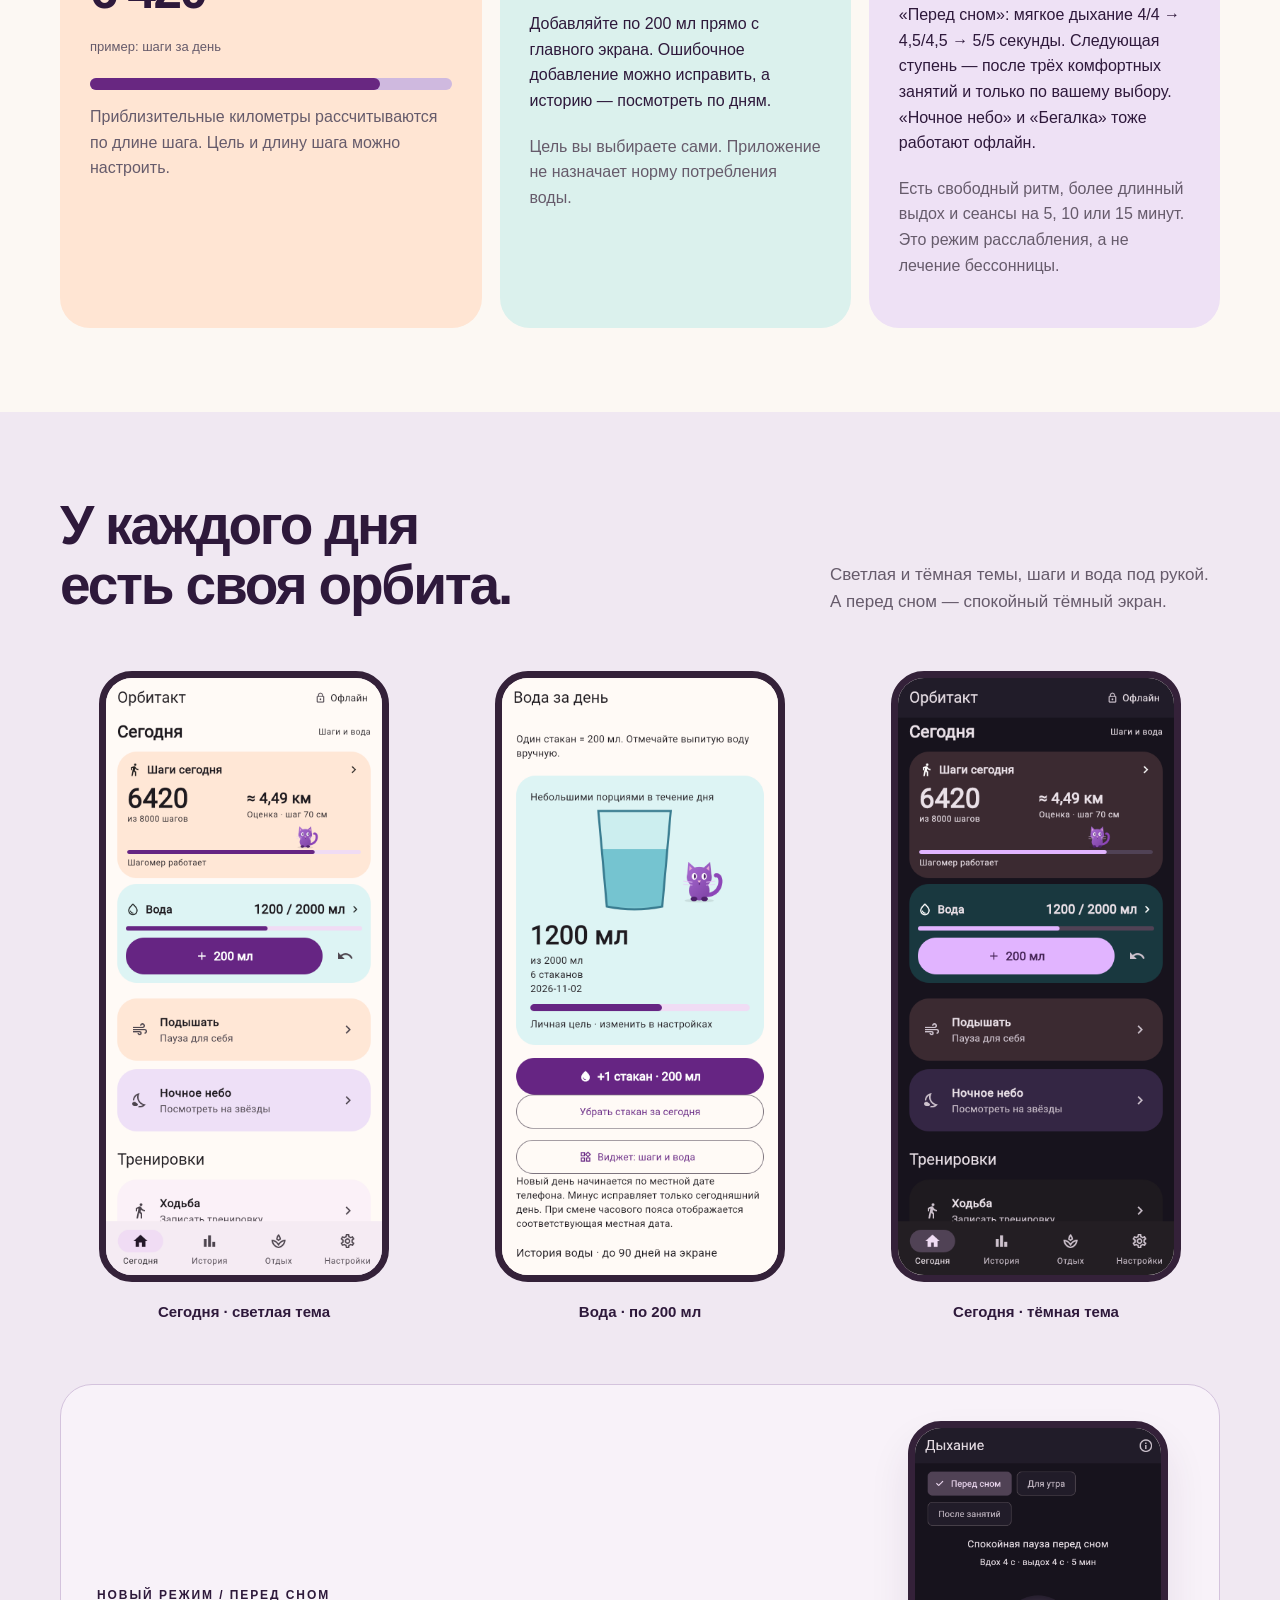
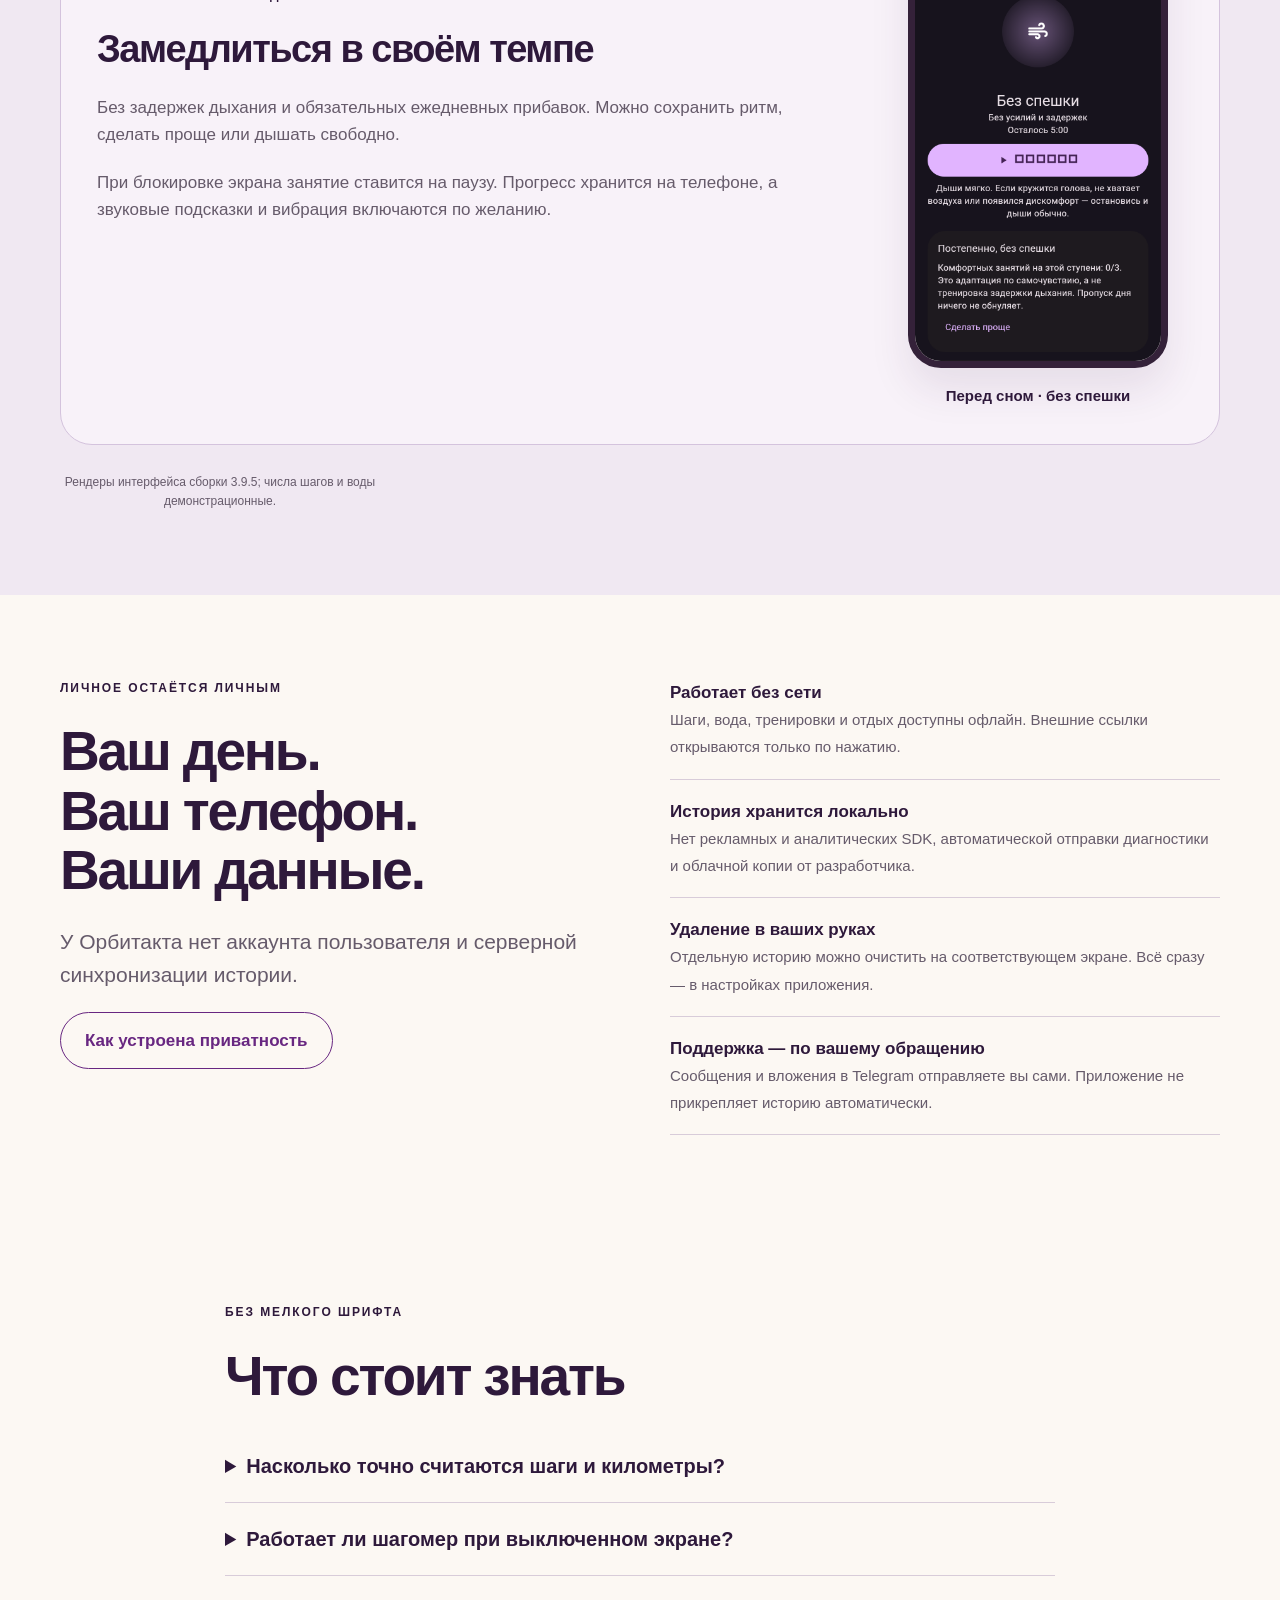
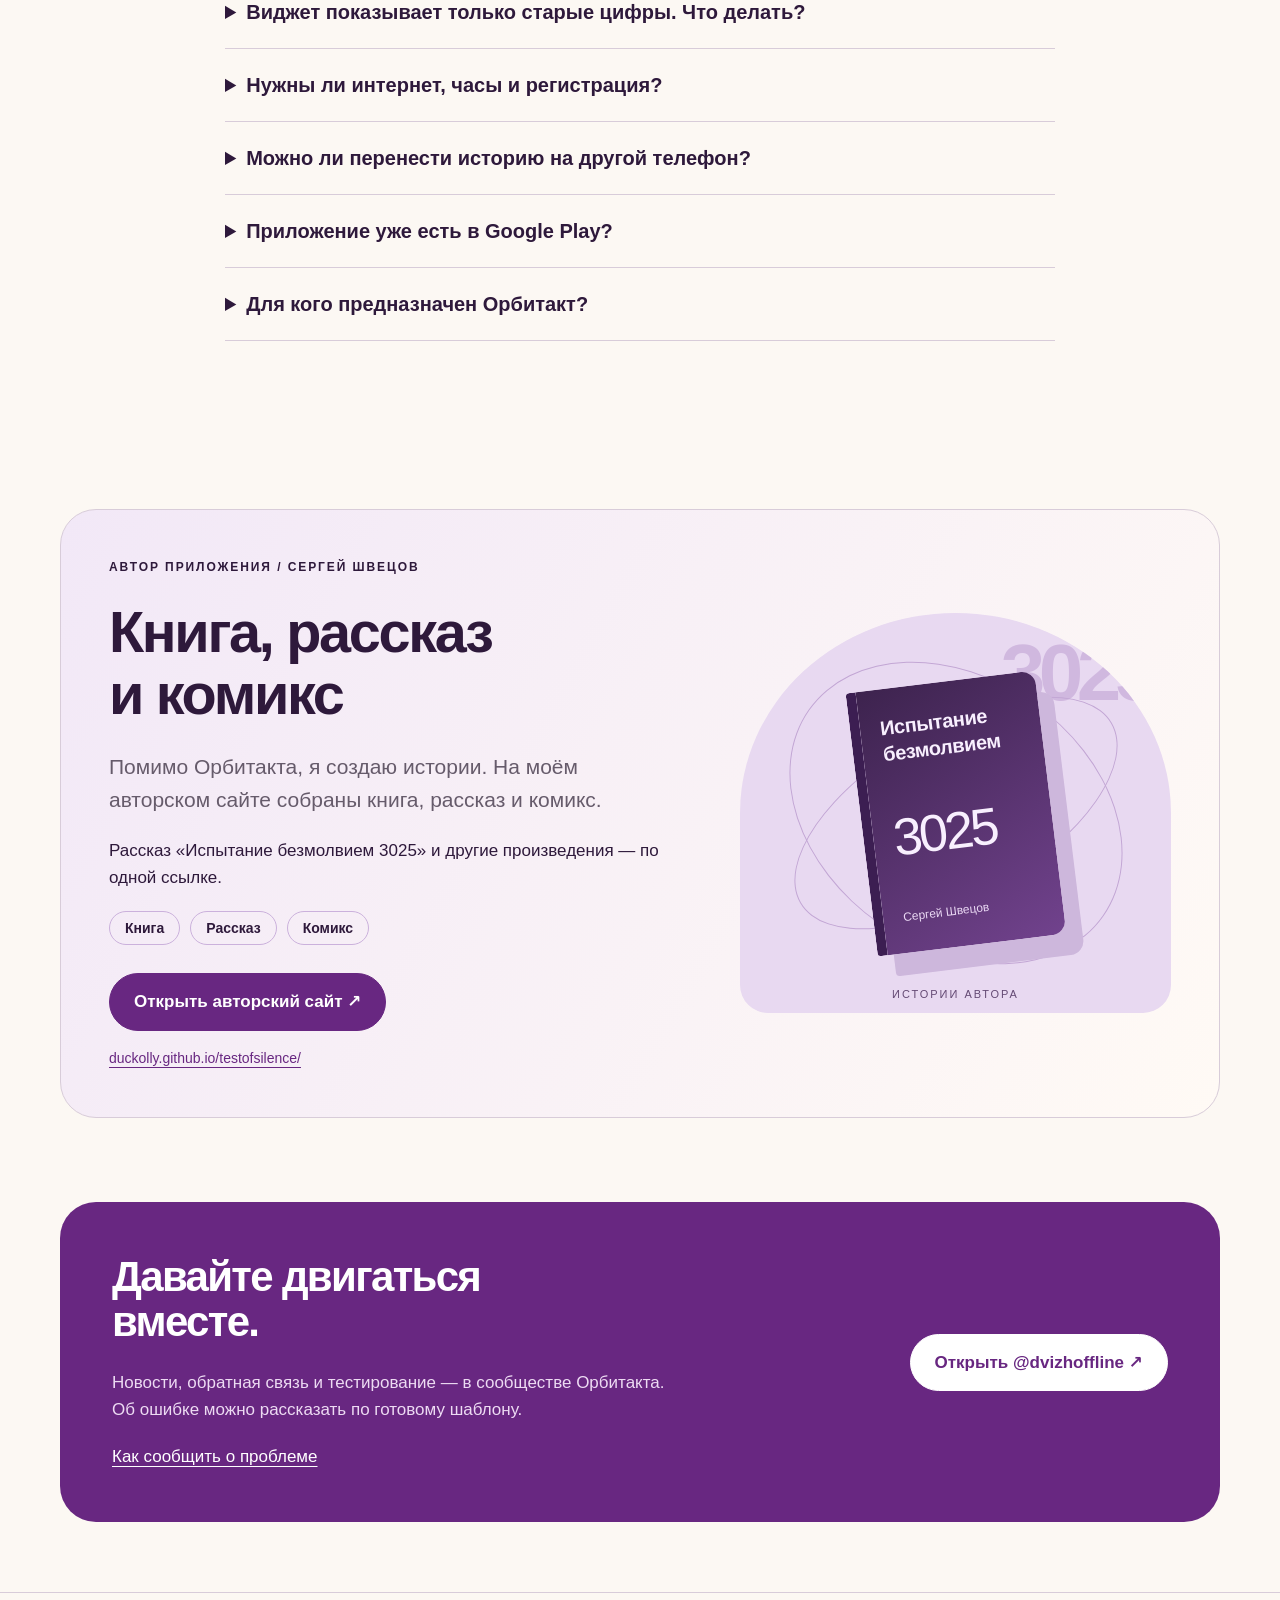
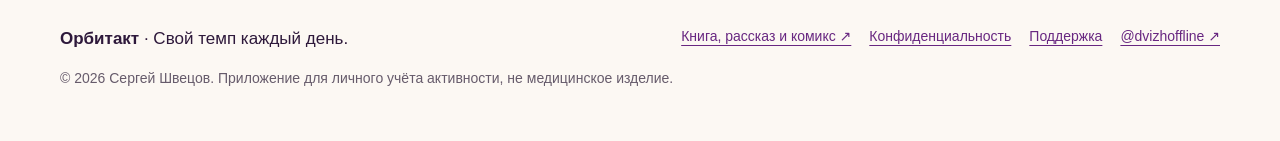
==== commit 47bcdb83: "Update index.html" ====
--- a/index.html
+++ b/index.html
@@ -35,7 +35,7 @@
 <h1>Свой темп.<br>Своя орбита.</h1>
 <p class="lead">Шаги, вода и спокойное дыхание перед сном. Орбитакт помогает замечать повседневную активность — без аккаунта, рекламы и постоянного подключения к интернету.</p>
 <div class="actions">
-<a class="button primary" href="download/orbitakt-arm64.apk" download="orbitakt-arm64.apk">Скачать APK · 3.9.5</a>
+<a class="button primary" href="download/orbitakt-arm64.apk" download="orbitakt-arm64.apk">Скачать APK · 3.10.1</a>
 <a class="button" href="#screens">Посмотреть приложение</a>
 </div>
 <p class="small">Бесплатная предварительная сборка 3.9.5 для Android ARM64 · 16+. APK загружается с этого сайта. Устанавливайте поверх предыдущей версии без удаления приложения.</p>
@@ -253,4 +253,4 @@
 </div>
 </footer>
 </body>
-</html>+</html>
--- a/assets/style.css
+++ b/assets/style.css
@@ -34,3 +34,84 @@
 /* Let the phone illustration shrink below its preferred width on narrow screens. */
 .hero > *{min-width:0}
 @media(max-width:600px){.hero{grid-template-columns:minmax(0,1fr)}}
+
+/* Кнопки первого экрана всегда доступны на телефоне */
+@media (max-width: 600px) {
+  body {
+    padding-bottom: 82px;
+  }
+
+  .hero {
+    padding-top: 24px;
+  }
+
+  .eyebrow {
+    margin-bottom: 12px;
+  }
+
+  .hero h1 {
+    margin-bottom: 14px;
+    font-size: clamp(42px, 13vw, 54px);
+  }
+
+  .lead {
+    font-size: 17px;
+    line-height: 1.45;
+  }
+
+  .actions {
+    position: fixed;
+    z-index: 50;
+    left: 0;
+    right: 0;
+    bottom: 0;
+    flex-direction: row;
+    flex-wrap: nowrap;
+    gap: 8px;
+    margin: 0;
+    padding: 10px 16px calc(10px + env(safe-area-inset-bottom));
+    border-top: 1px solid var(--line);
+    background: rgba(252, 248, 243, 0.96);
+    box-shadow: 0 -8px 30px rgba(46, 25, 59, 0.12);
+    backdrop-filter: blur(12px);
+  }
+
+  .actions .button {
+    width: auto;
+    flex: 1;
+    min-height: 46px;
+    padding: 9px 10px;
+    font-size: 13px;
+    line-height: 1.15;
+  }
+}
+
+/* Компактный первый экран на невысоких компьютерах */
+@media (min-width: 601px) and (max-height: 800px) {
+  .hero {
+    padding-top: 30px;
+    padding-bottom: 42px;
+  }
+
+  .hero h1 {
+    font-size: clamp(44px, 5.6vw, 70px);
+    margin-bottom: 16px;
+  }
+
+  .eyebrow {
+    margin-bottom: 14px;
+  }
+
+  .lead {
+    font-size: 18px;
+    line-height: 1.45;
+  }
+
+  .actions {
+    margin-top: 18px;
+  }
+
+  .hero-visual .phone {
+    width: 220px;
+  }
+}
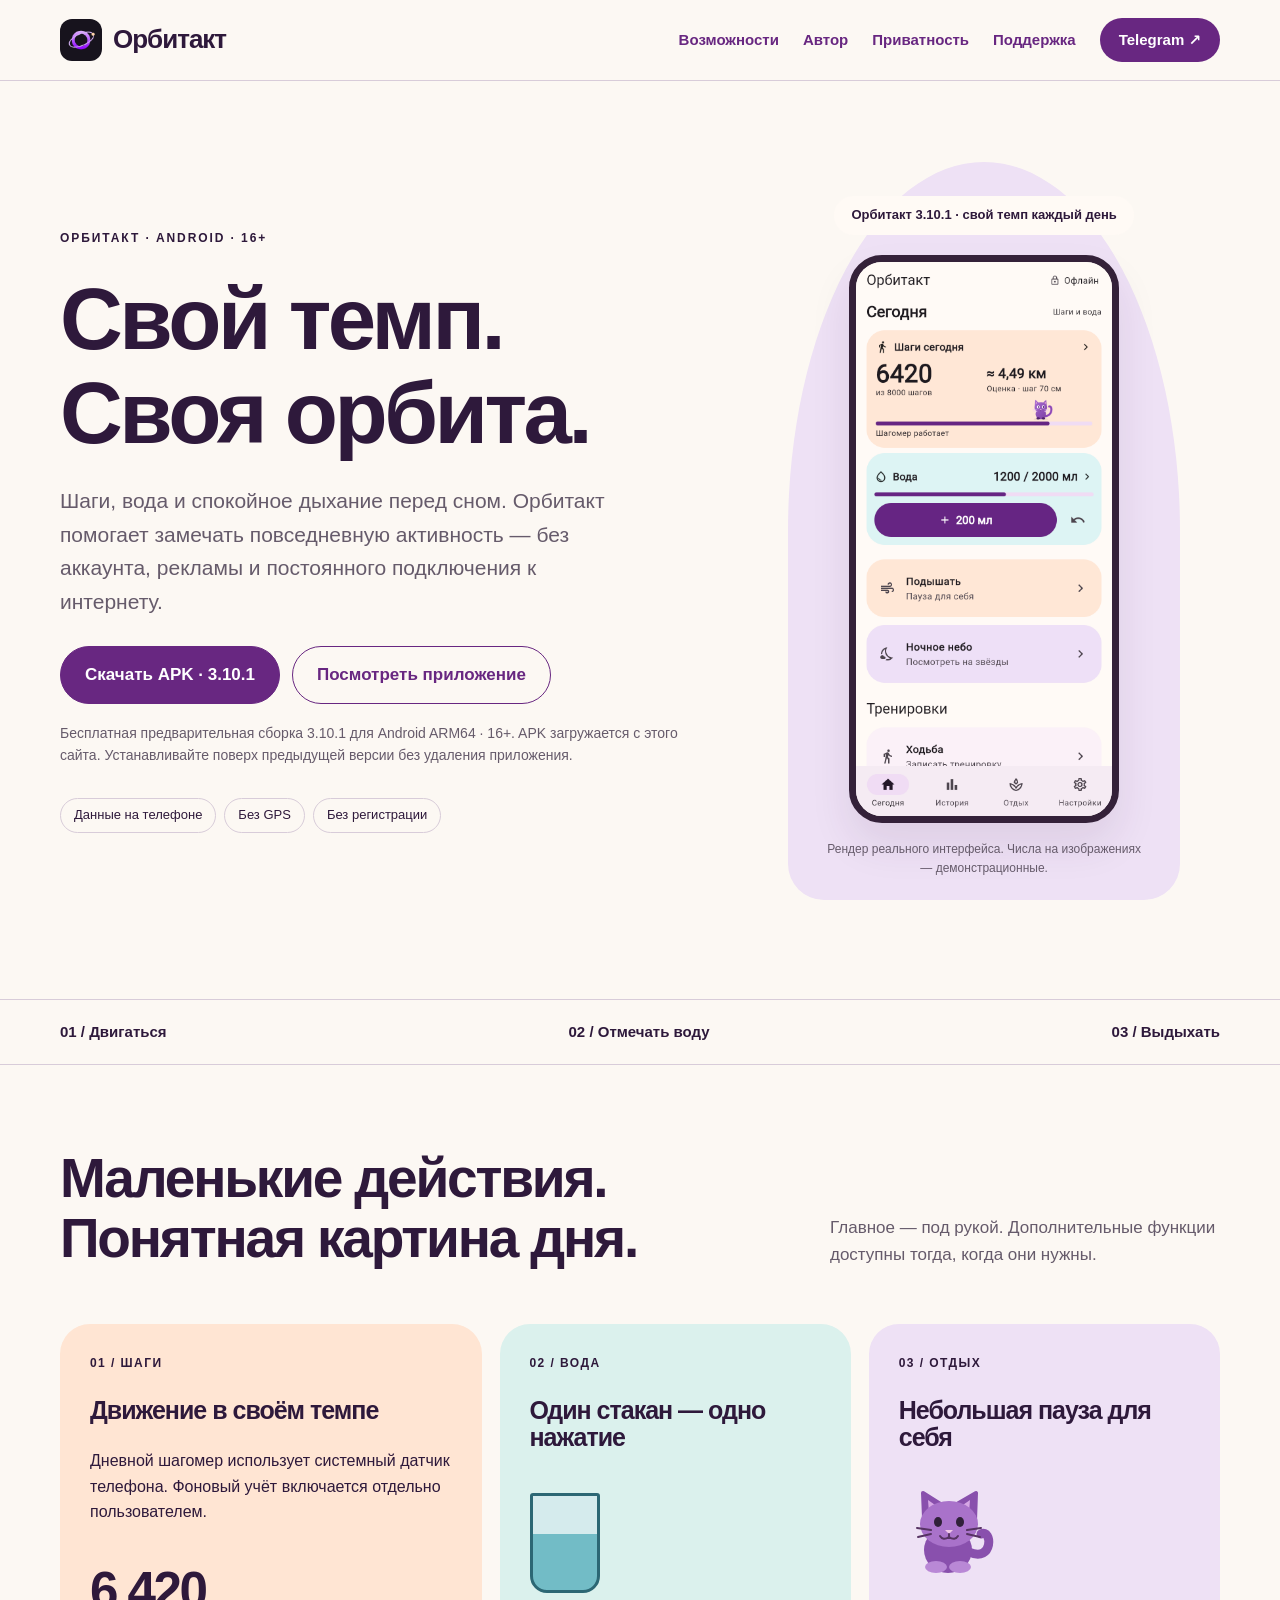
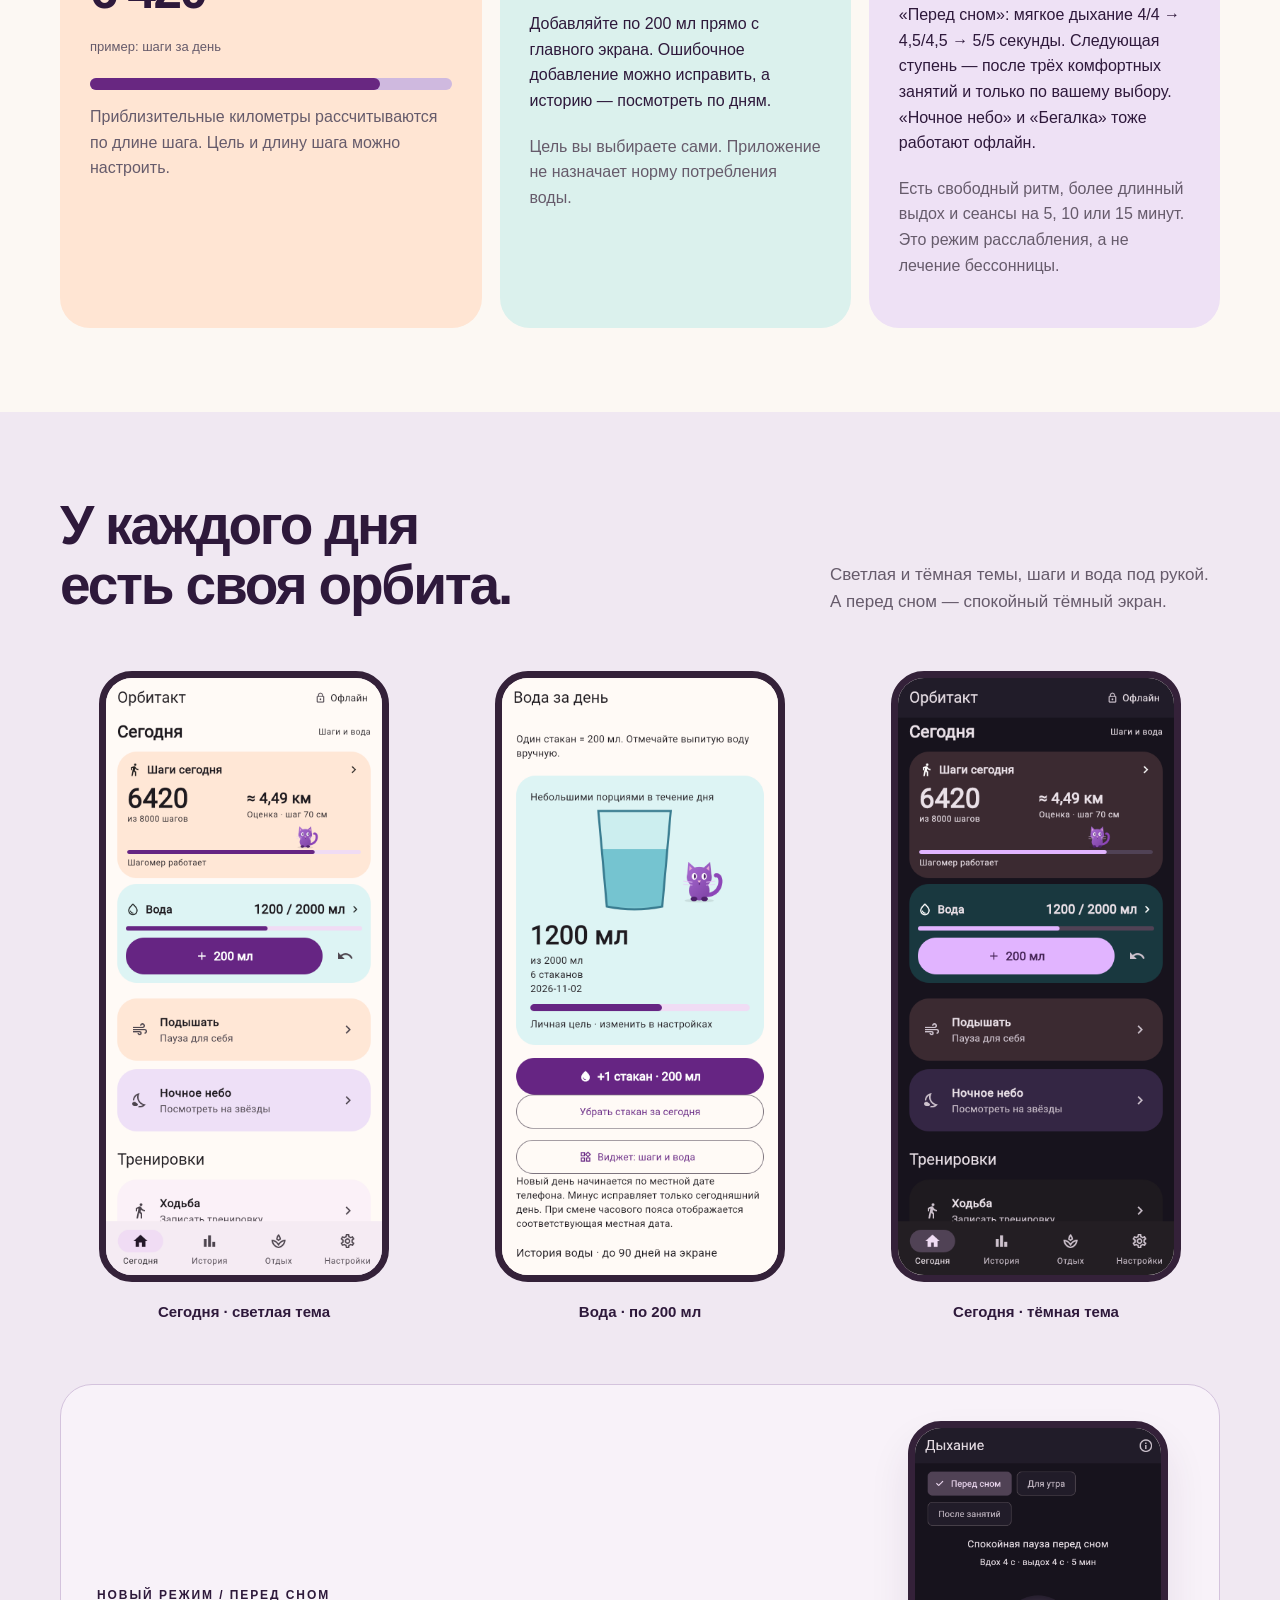
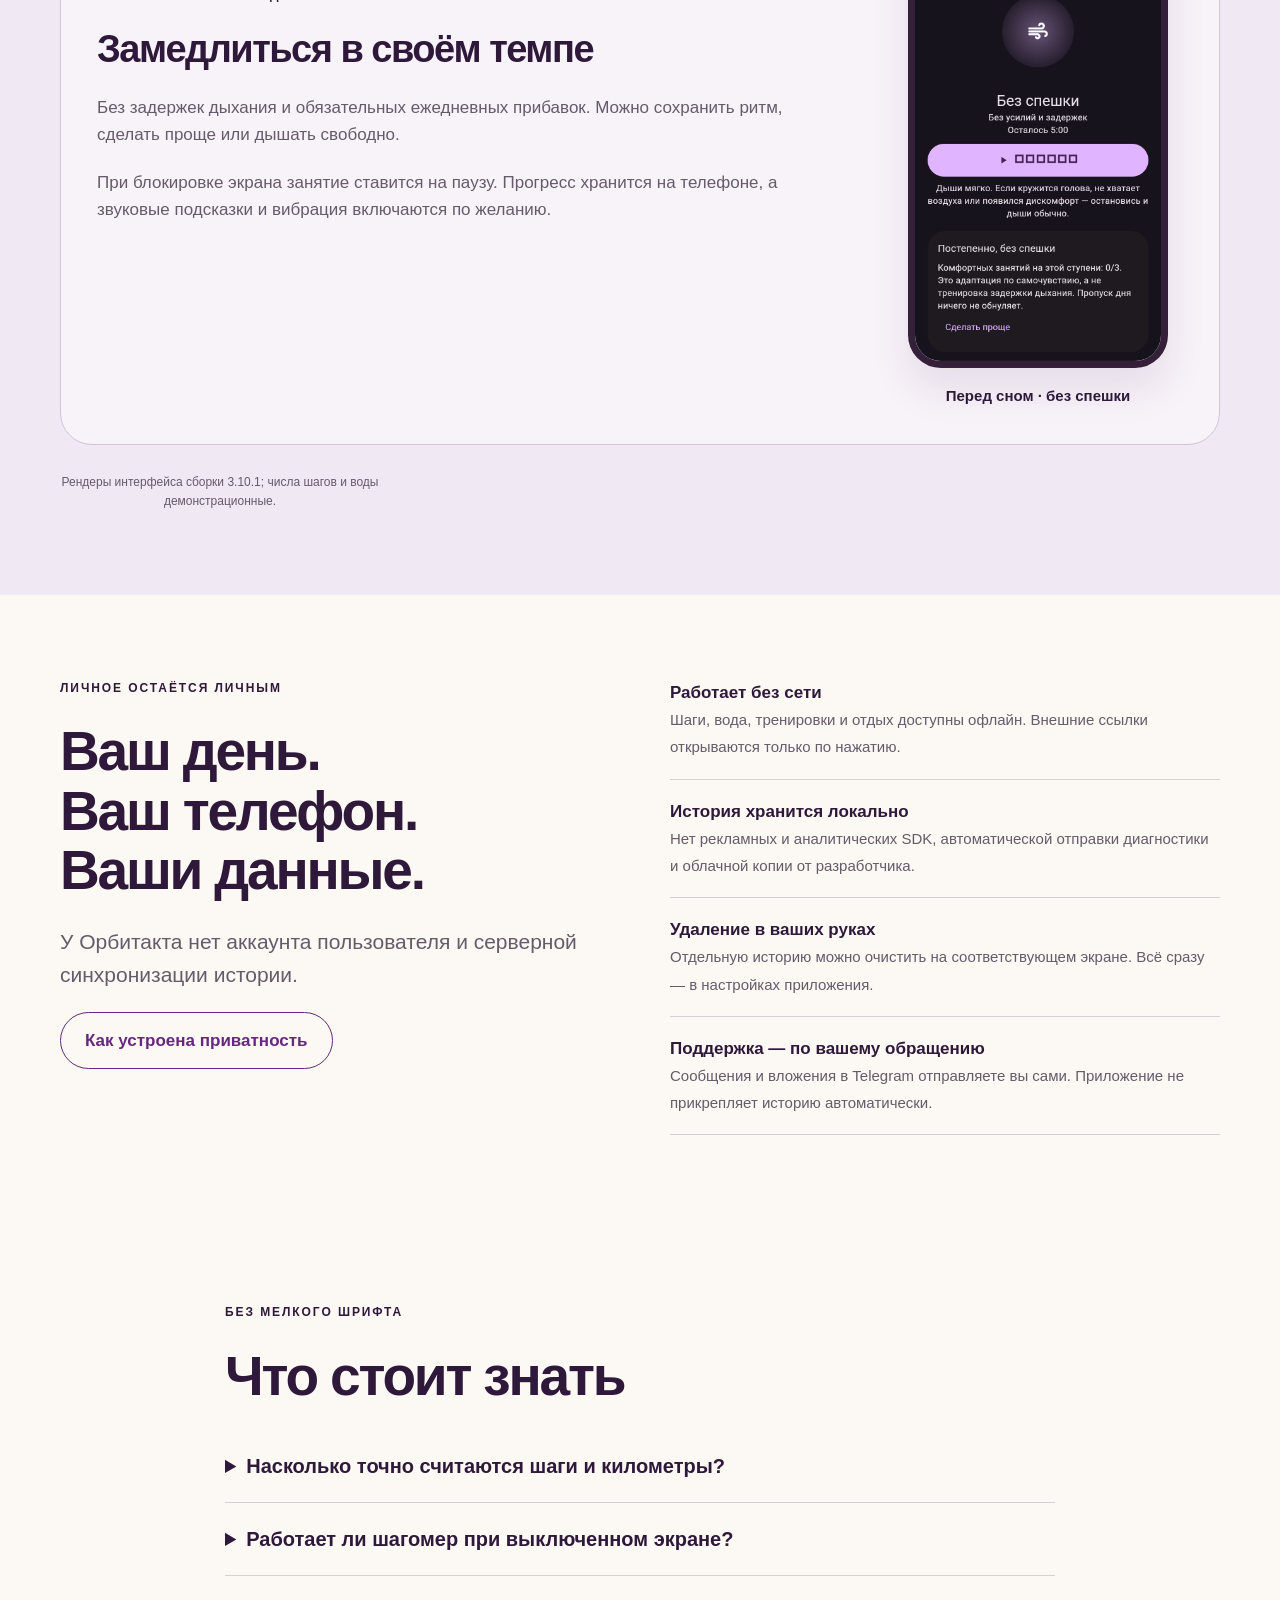
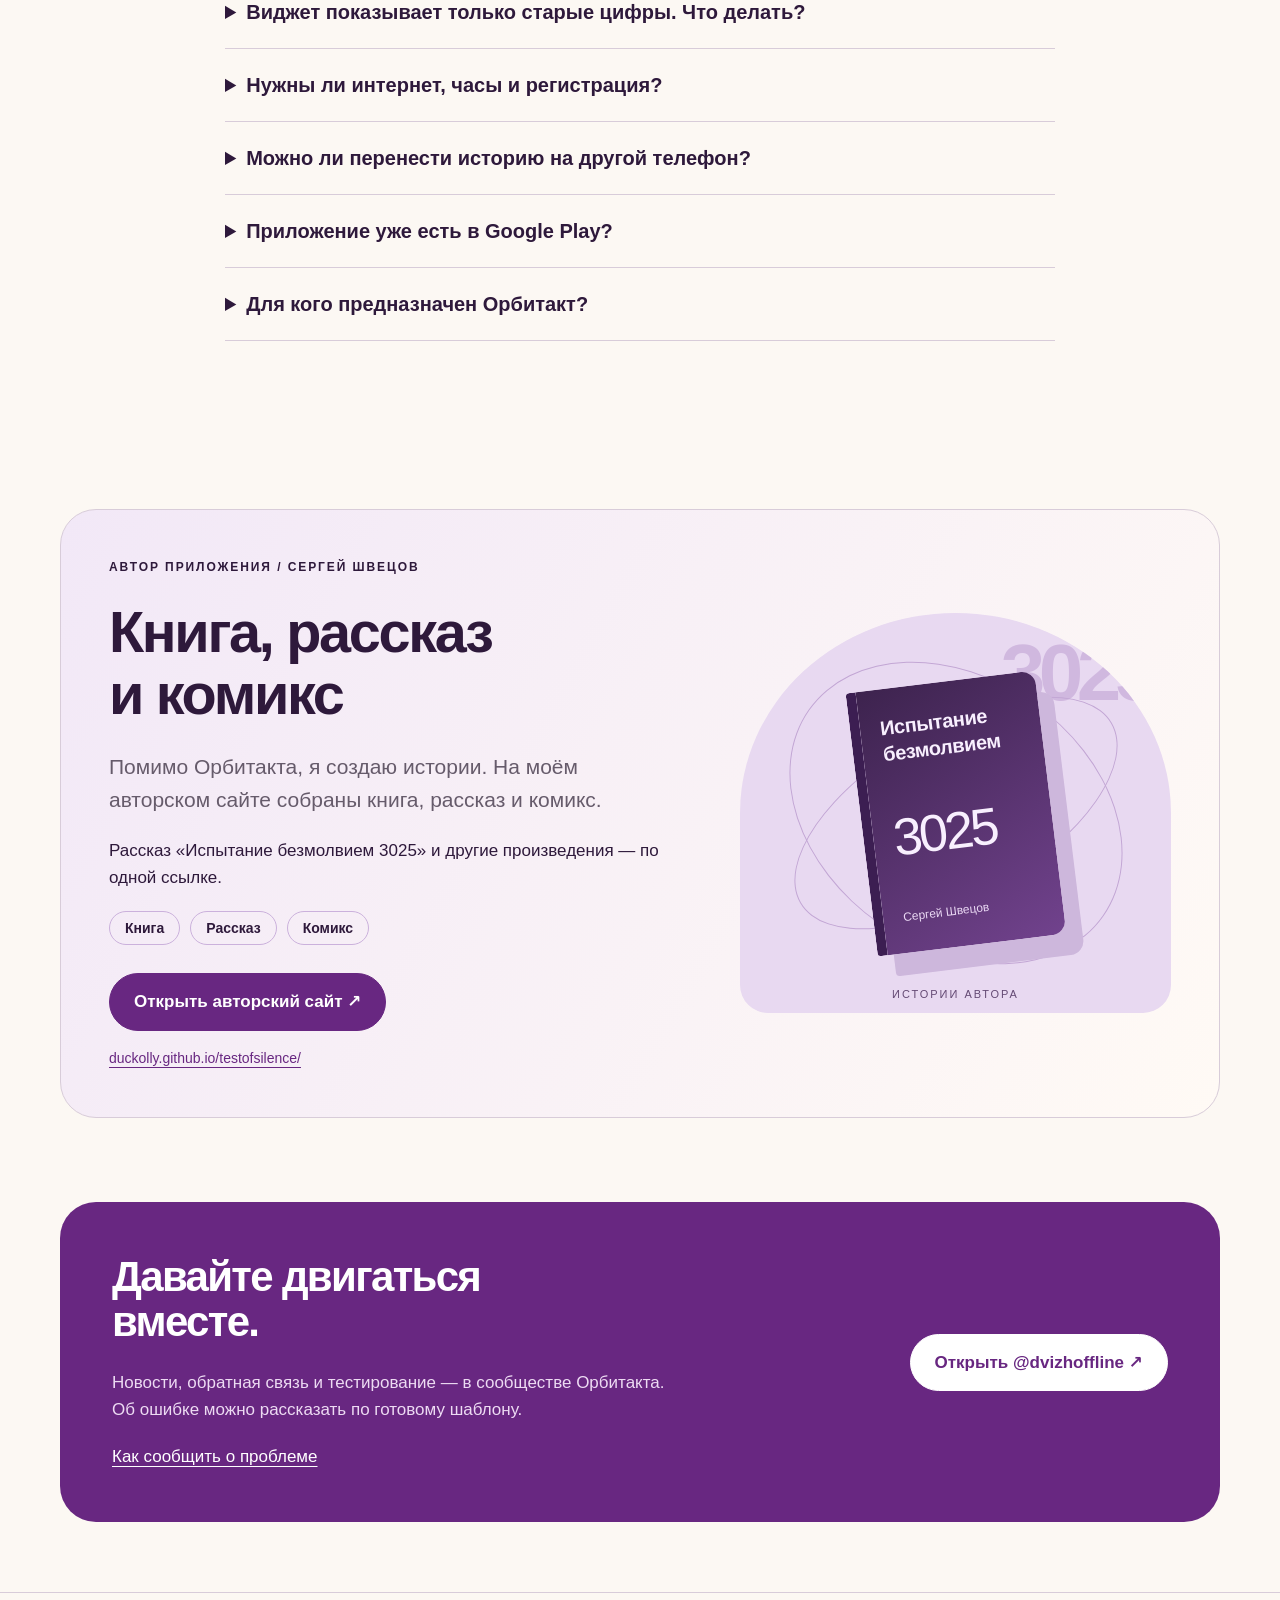
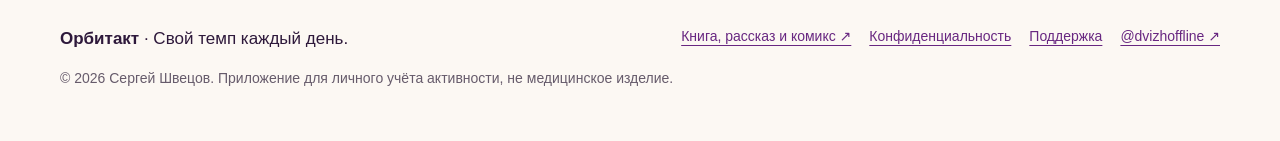
==== commit 2429d603: "Update index.html" ====
--- a/index.html
+++ b/index.html
@@ -38,7 +38,7 @@
 <a class="button primary" href="download/orbitakt-arm64.apk" download="orbitakt-arm64.apk">Скачать APK · 3.10.1</a>
 <a class="button" href="#screens">Посмотреть приложение</a>
 </div>
-<p class="small">Бесплатная предварительная сборка 3.9.5 для Android ARM64 · 16+. APK загружается с этого сайта. Устанавливайте поверх предыдущей версии без удаления приложения.</p>
+<p class="small">Бесплатная предварительная сборка 3.10.1 для Android ARM64 · 16+. APK загружается с этого сайта. Устанавливайте поверх предыдущей версии без удаления приложения.</p>
 <ul class="tags" aria-label="Особенности">
 <li>Данные на телефоне</li>
 <li>Без GPS</li>
@@ -46,7 +46,7 @@
 </ul>
 </section>
 <figure class="hero-visual">
-<span class="status-note">Орбитакт 3.9.5 · свой темп каждый день</span>
+<span class="status-note">Орбитакт 3.10.1 · свой темп каждый день</span>
 <div class="phone">
 <img src="assets/home-light.png" alt="Главный экран Орбитакта: шаги, приблизительные километры и вода" width="780" height="1688" loading="eager">
 </div>
@@ -130,12 +130,12 @@
 </div>
 <figure>
 <div class="phone">
-<img src="assets/sleep-before-bed.png" alt="Орбитакт 3.9.5: ночной экран дыхания, вдох и выдох по 4 секунды, сеанс 5 минут" width="780" height="1688" loading="lazy">
+<img src="assets/sleep-before-bed.png" alt="Орбитакт 3.10.1: ночной экран дыхания, вдох и выдох по 4 секунды, сеанс 5 минут" width="780" height="1688" loading="lazy">
 </div>
 <figcaption>Перед сном · без спешки</figcaption>
 </figure>
 </div>
-<p class="caption">Рендеры интерфейса сборки 3.9.5; числа шагов и воды демонстрационные.</p>
+<p class="caption">Рендеры интерфейса сборки 3.10.1; числа шагов и воды демонстрационные.</p>
 </div>
 </section>
 <section class="section wrap privacy-band">
@@ -177,7 +177,7 @@
 </details>
 <details>
 <summary>Виджет показывает только старые цифры. Что делать?</summary>
-<p>В версии 3.8.2 исправлена потеря отложенного обновления; исправление сохранено в 3.9.5. Доставка показаний и обновление рабочего стола всё равно могут задерживаться. Если цифры меняются лишь после нажатия, пришлите модель телефона, версию Android и приложения через страницу поддержки.</p>
+<p>В версии 3.8.2 исправлена потеря отложенного обновления; исправление сохранено в 3.10.1. Доставка показаний и обновление рабочего стола всё равно могут задерживаться. Если цифры меняются лишь после нажатия, пришлите модель телефона, версию Android и приложения через страницу поддержки.</p>
 </details>
 <details>
 <summary>Нужны ли интернет, часы и регистрация?</summary>
@@ -189,7 +189,7 @@
 </details>
 <details>
 <summary>Приложение уже есть в Google Play?</summary>
-<p>Магазинная версия пока не опубликована. Предварительную сборку 3.9.5 можно скачать кнопкой в начале страницы. Исходники приложения и релизы доступны в <a href="https://github.com/Duckolly/orbitakt" rel="noopener noreferrer">репозитории Орбитакта</a>; новости и обратная связь — в <a href="https://t.me/dvizhoffline" rel="noopener noreferrer">Telegram</a>.</p>
+<p>Магазинная версия пока не опубликована. Предварительную сборку 3.10.1 можно скачать кнопкой в начале страницы. Исходники приложения и релизы доступны в <a href="https://github.com/Duckolly/orbitakt" rel="noopener noreferrer">репозитории Орбитакта</a>; новости и обратная связь — в <a href="https://t.me/dvizhoffline" rel="noopener noreferrer">Telegram</a>.</p>
 </details>
 <details>
 <summary>Для кого предназначен Орбитакт?</summary>
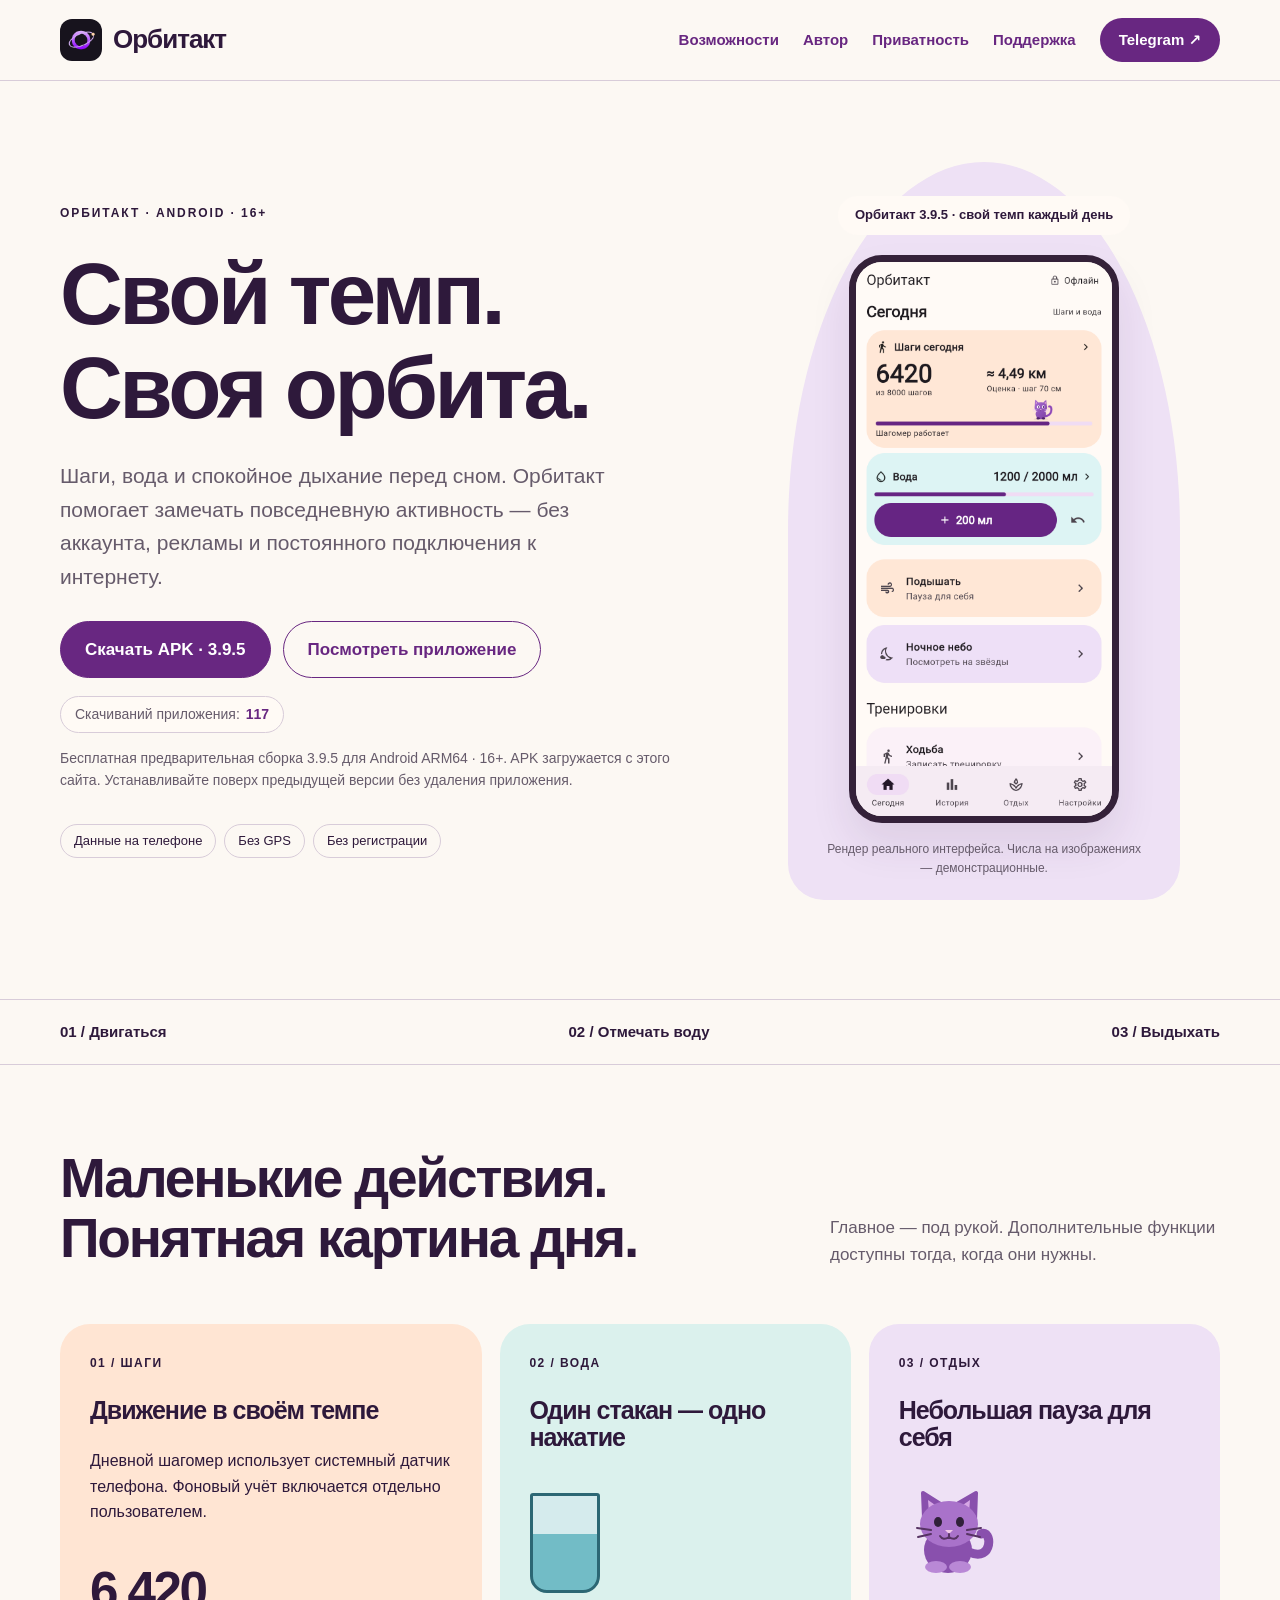
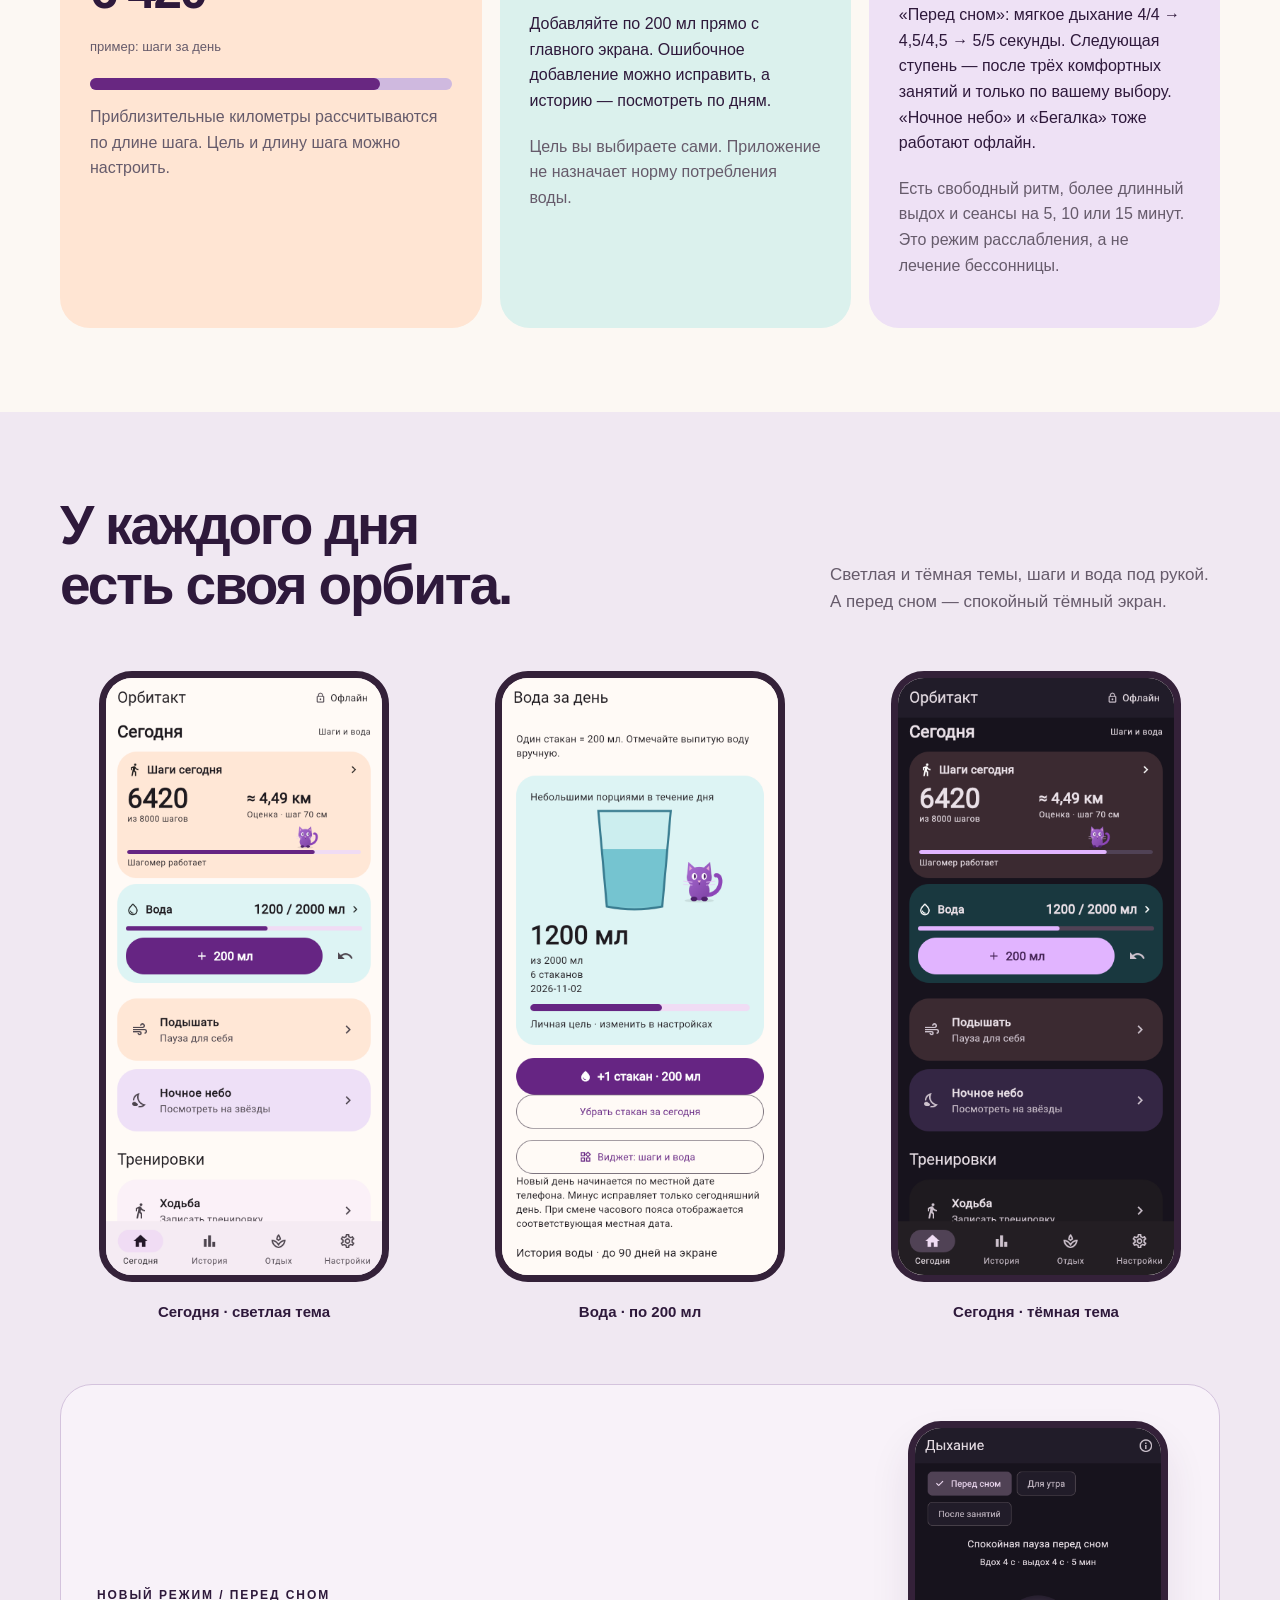
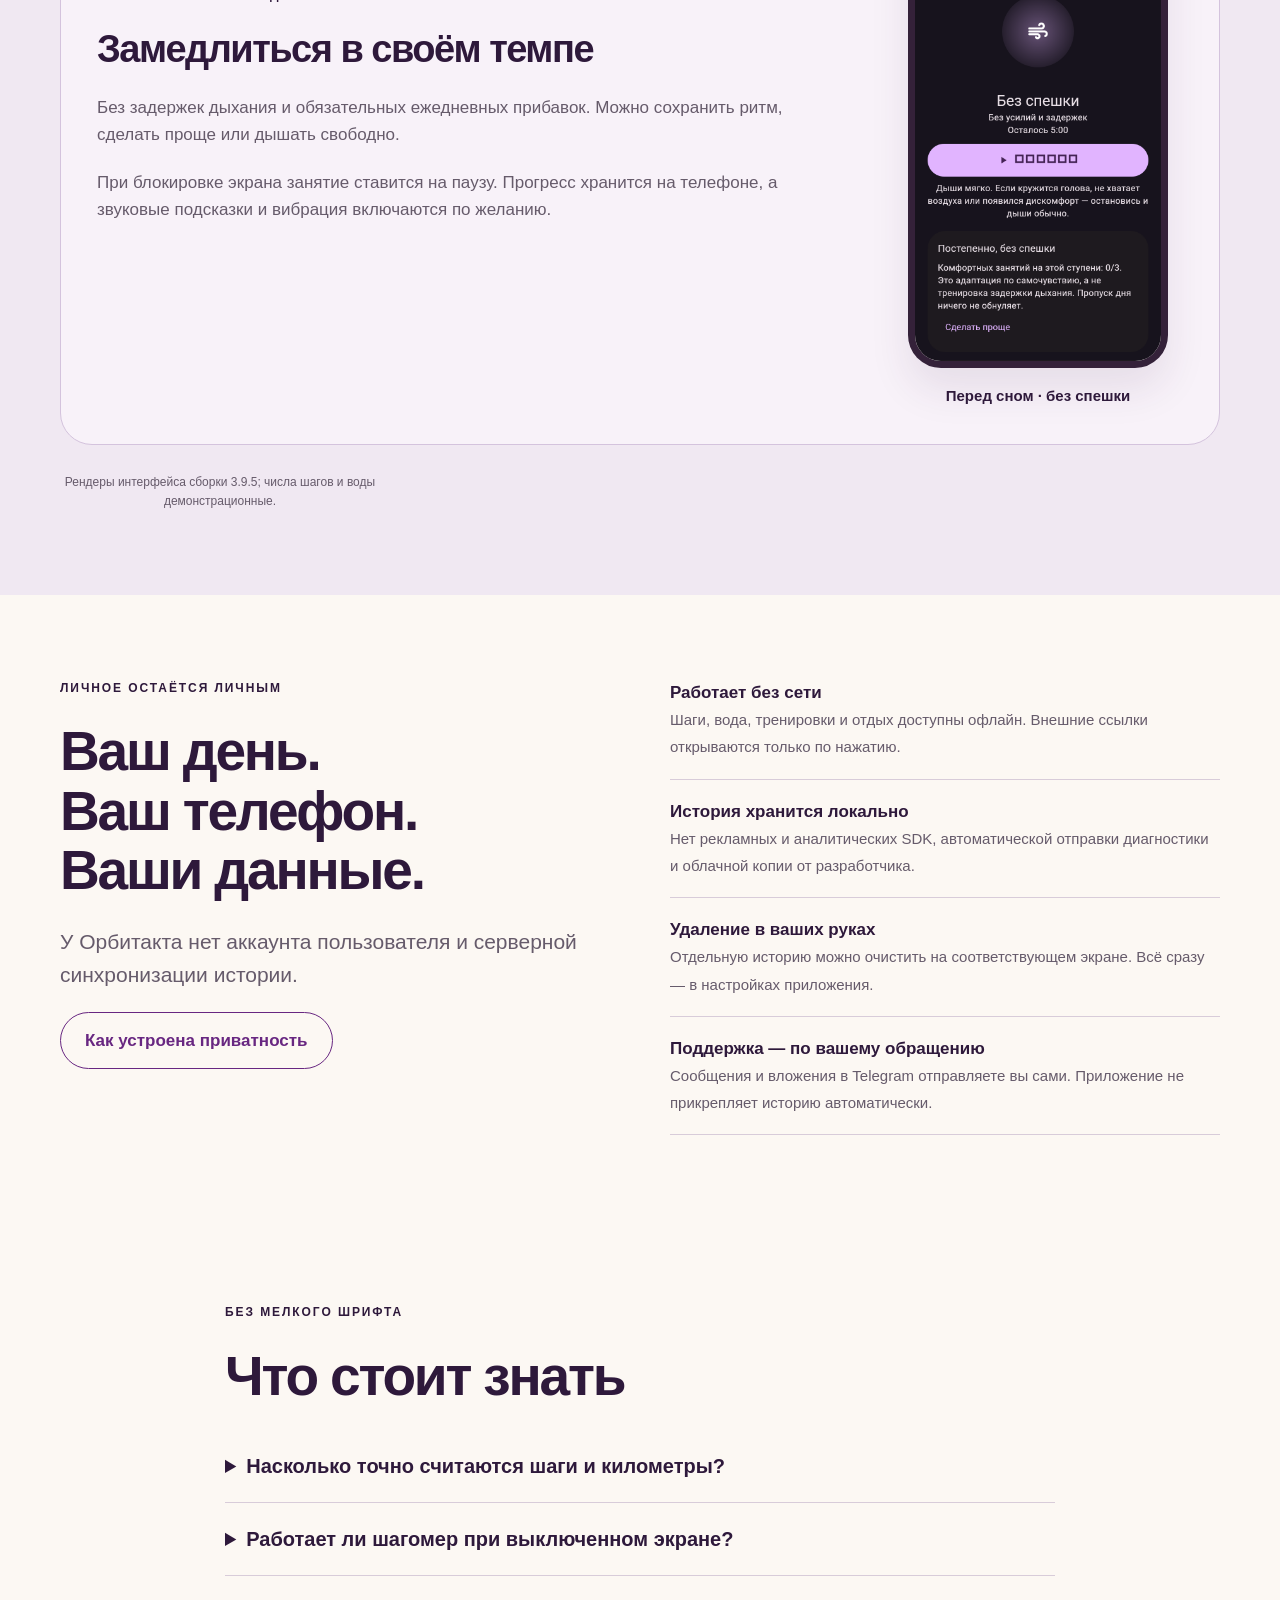
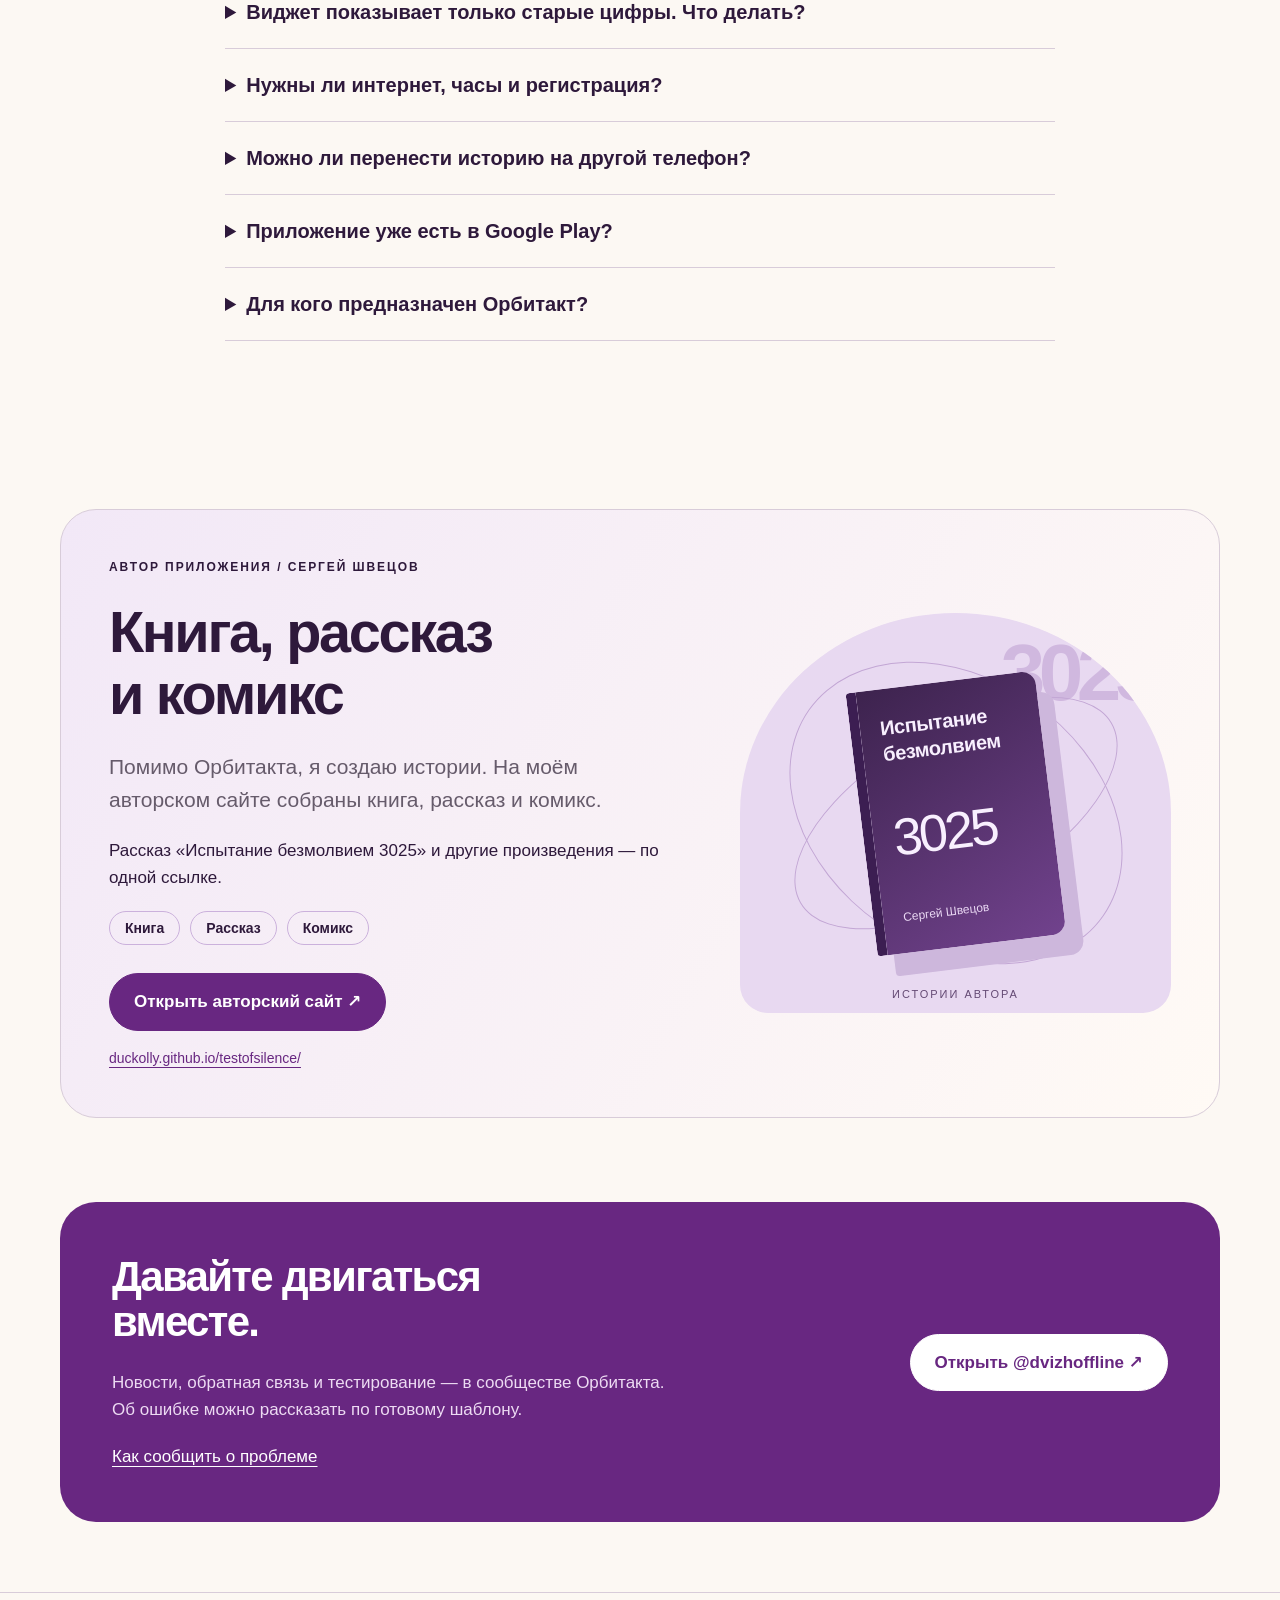
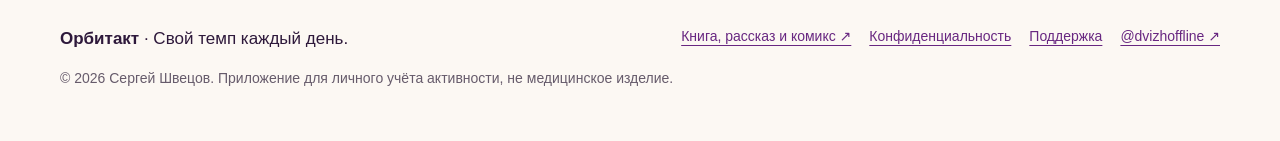
==== commit 95a89769: "Add APK download counter starting at 117" ====
--- a/index.html
+++ b/index.html
@@ -7,7 +7,7 @@
 <meta name="description" content="Орбитакт — бесплатный офлайн-трекер для Android. Шаги, приблизительные километры, вода по 200 мл и дыхание перед сном. Для пользователей 16+. История на телефоне, без рекламы и аккаунта.">
 <meta name="theme-color" content="#682781">
 <meta name="referrer" content="no-referrer">
-<meta http-equiv="Content-Security-Policy" content="default-src 'self'; img-src 'self'; style-src 'self'; script-src 'self'; connect-src 'none'; object-src 'none'; base-uri 'none'; form-action 'none'">
+<meta http-equiv="Content-Security-Policy" content="default-src 'self'; img-src 'self'; style-src 'self'; script-src 'self'; connect-src 'self' https://api.counterapi.dev; object-src 'none'; base-uri 'none'; form-action 'none'">
 <script src="assets/diagnostics.js">
 </script>
 <link rel="icon" type="image/png" href="assets/icon.png">
@@ -35,10 +35,11 @@
 <h1>Свой темп.<br>Своя орбита.</h1>
 <p class="lead">Шаги, вода и спокойное дыхание перед сном. Орбитакт помогает замечать повседневную активность — без аккаунта, рекламы и постоянного подключения к интернету.</p>
 <div class="actions">
-<a class="button primary" href="download/orbitakt-arm64.apk" download="orbitakt-arm64.apk">Скачать APK · 3.10.1</a>
+<a class="button primary" id="download-btn" href="download/orbitakt-arm64.apk" download="orbitakt-arm64.apk">Скачать APK · 3.9.5</a>
 <a class="button" href="#screens">Посмотреть приложение</a>
 </div>
-<p class="small">Бесплатная предварительная сборка 3.10.1 для Android ARM64 · 16+. APK загружается с этого сайта. Устанавливайте поверх предыдущей версии без удаления приложения.</p>
+<p class="download-counter">Скачиваний приложения: <strong id="download-count">117</strong></p>
+<p class="small">Бесплатная предварительная сборка 3.9.5 для Android ARM64 · 16+. APK загружается с этого сайта. Устанавливайте поверх предыдущей версии без удаления приложения.</p>
 <ul class="tags" aria-label="Особенности">
 <li>Данные на телефоне</li>
 <li>Без GPS</li>
@@ -46,7 +47,7 @@
 </ul>
 </section>
 <figure class="hero-visual">
-<span class="status-note">Орбитакт 3.10.1 · свой темп каждый день</span>
+<span class="status-note">Орбитакт 3.9.5 · свой темп каждый день</span>
 <div class="phone">
 <img src="assets/home-light.png" alt="Главный экран Орбитакта: шаги, приблизительные километры и вода" width="780" height="1688" loading="eager">
 </div>
@@ -130,12 +131,12 @@
 </div>
 <figure>
 <div class="phone">
-<img src="assets/sleep-before-bed.png" alt="Орбитакт 3.10.1: ночной экран дыхания, вдох и выдох по 4 секунды, сеанс 5 минут" width="780" height="1688" loading="lazy">
+<img src="assets/sleep-before-bed.png" alt="Орбитакт 3.9.5: ночной экран дыхания, вдох и выдох по 4 секунды, сеанс 5 минут" width="780" height="1688" loading="lazy">
 </div>
 <figcaption>Перед сном · без спешки</figcaption>
 </figure>
 </div>
-<p class="caption">Рендеры интерфейса сборки 3.10.1; числа шагов и воды демонстрационные.</p>
+<p class="caption">Рендеры интерфейса сборки 3.9.5; числа шагов и воды демонстрационные.</p>
 </div>
 </section>
 <section class="section wrap privacy-band">
@@ -177,7 +178,7 @@
 </details>
 <details>
 <summary>Виджет показывает только старые цифры. Что делать?</summary>
-<p>В версии 3.8.2 исправлена потеря отложенного обновления; исправление сохранено в 3.10.1. Доставка показаний и обновление рабочего стола всё равно могут задерживаться. Если цифры меняются лишь после нажатия, пришлите модель телефона, версию Android и приложения через страницу поддержки.</p>
+<p>В версии 3.8.2 исправлена потеря отложенного обновления; исправление сохранено в 3.9.5. Доставка показаний и обновление рабочего стола всё равно могут задерживаться. Если цифры меняются лишь после нажатия, пришлите модель телефона, версию Android и приложения через страницу поддержки.</p>
 </details>
 <details>
 <summary>Нужны ли интернет, часы и регистрация?</summary>
@@ -189,7 +190,7 @@
 </details>
 <details>
 <summary>Приложение уже есть в Google Play?</summary>
-<p>Магазинная версия пока не опубликована. Предварительную сборку 3.10.1 можно скачать кнопкой в начале страницы. Исходники приложения и релизы доступны в <a href="https://github.com/Duckolly/orbitakt" rel="noopener noreferrer">репозитории Орбитакта</a>; новости и обратная связь — в <a href="https://t.me/dvizhoffline" rel="noopener noreferrer">Telegram</a>.</p>
+<p>Магазинная версия пока не опубликована. Предварительную сборку 3.9.5 можно скачать кнопкой в начале страницы. Исходники приложения и релизы доступны в <a href="https://github.com/Duckolly/orbitakt" rel="noopener noreferrer">репозитории Орбитакта</a>; новости и обратная связь — в <a href="https://t.me/dvizhoffline" rel="noopener noreferrer">Telegram</a>.</p>
 </details>
 <details>
 <summary>Для кого предназначен Орбитакт?</summary>
@@ -252,5 +253,6 @@
 <p class="small">© 2026 Сергей Швецов. Приложение для личного учёта активности, не медицинское изделие.</p>
 </div>
 </footer>
+<script src="assets/download-counter.js" defer></script>
 </body>
-</html>
+</html>
--- a/assets/style.css
+++ b/assets/style.css
@@ -35,83 +35,4 @@
 .hero > *{min-width:0}
 @media(max-width:600px){.hero{grid-template-columns:minmax(0,1fr)}}
 
-/* Кнопки первого экрана всегда доступны на телефоне */
-@media (max-width: 600px) {
-  body {
-    padding-bottom: 82px;
-  }
-
-  .hero {
-    padding-top: 24px;
-  }
-
-  .eyebrow {
-    margin-bottom: 12px;
-  }
-
-  .hero h1 {
-    margin-bottom: 14px;
-    font-size: clamp(42px, 13vw, 54px);
-  }
-
-  .lead {
-    font-size: 17px;
-    line-height: 1.45;
-  }
-
-  .actions {
-    position: fixed;
-    z-index: 50;
-    left: 0;
-    right: 0;
-    bottom: 0;
-    flex-direction: row;
-    flex-wrap: nowrap;
-    gap: 8px;
-    margin: 0;
-    padding: 10px 16px calc(10px + env(safe-area-inset-bottom));
-    border-top: 1px solid var(--line);
-    background: rgba(252, 248, 243, 0.96);
-    box-shadow: 0 -8px 30px rgba(46, 25, 59, 0.12);
-    backdrop-filter: blur(12px);
-  }
-
-  .actions .button {
-    width: auto;
-    flex: 1;
-    min-height: 46px;
-    padding: 9px 10px;
-    font-size: 13px;
-    line-height: 1.15;
-  }
-}
-
-/* Компактный первый экран на невысоких компьютерах */
-@media (min-width: 601px) and (max-height: 800px) {
-  .hero {
-    padding-top: 30px;
-    padding-bottom: 42px;
-  }
-
-  .hero h1 {
-    font-size: clamp(44px, 5.6vw, 70px);
-    margin-bottom: 16px;
-  }
-
-  .eyebrow {
-    margin-bottom: 14px;
-  }
-
-  .lead {
-    font-size: 18px;
-    line-height: 1.45;
-  }
-
-  .actions {
-    margin-top: 18px;
-  }
-
-  .hero-visual .phone {
-    width: 220px;
-  }
-}
+.download-counter{display:inline-flex;align-items:center;gap:6px;margin:0 0 14px;padding:6px 14px;border:1px solid var(--line);border-radius:20px;background:#fffaf5;font-size:14px;color:var(--muted)}.download-counter strong{color:var(--purple);font-weight:800}
